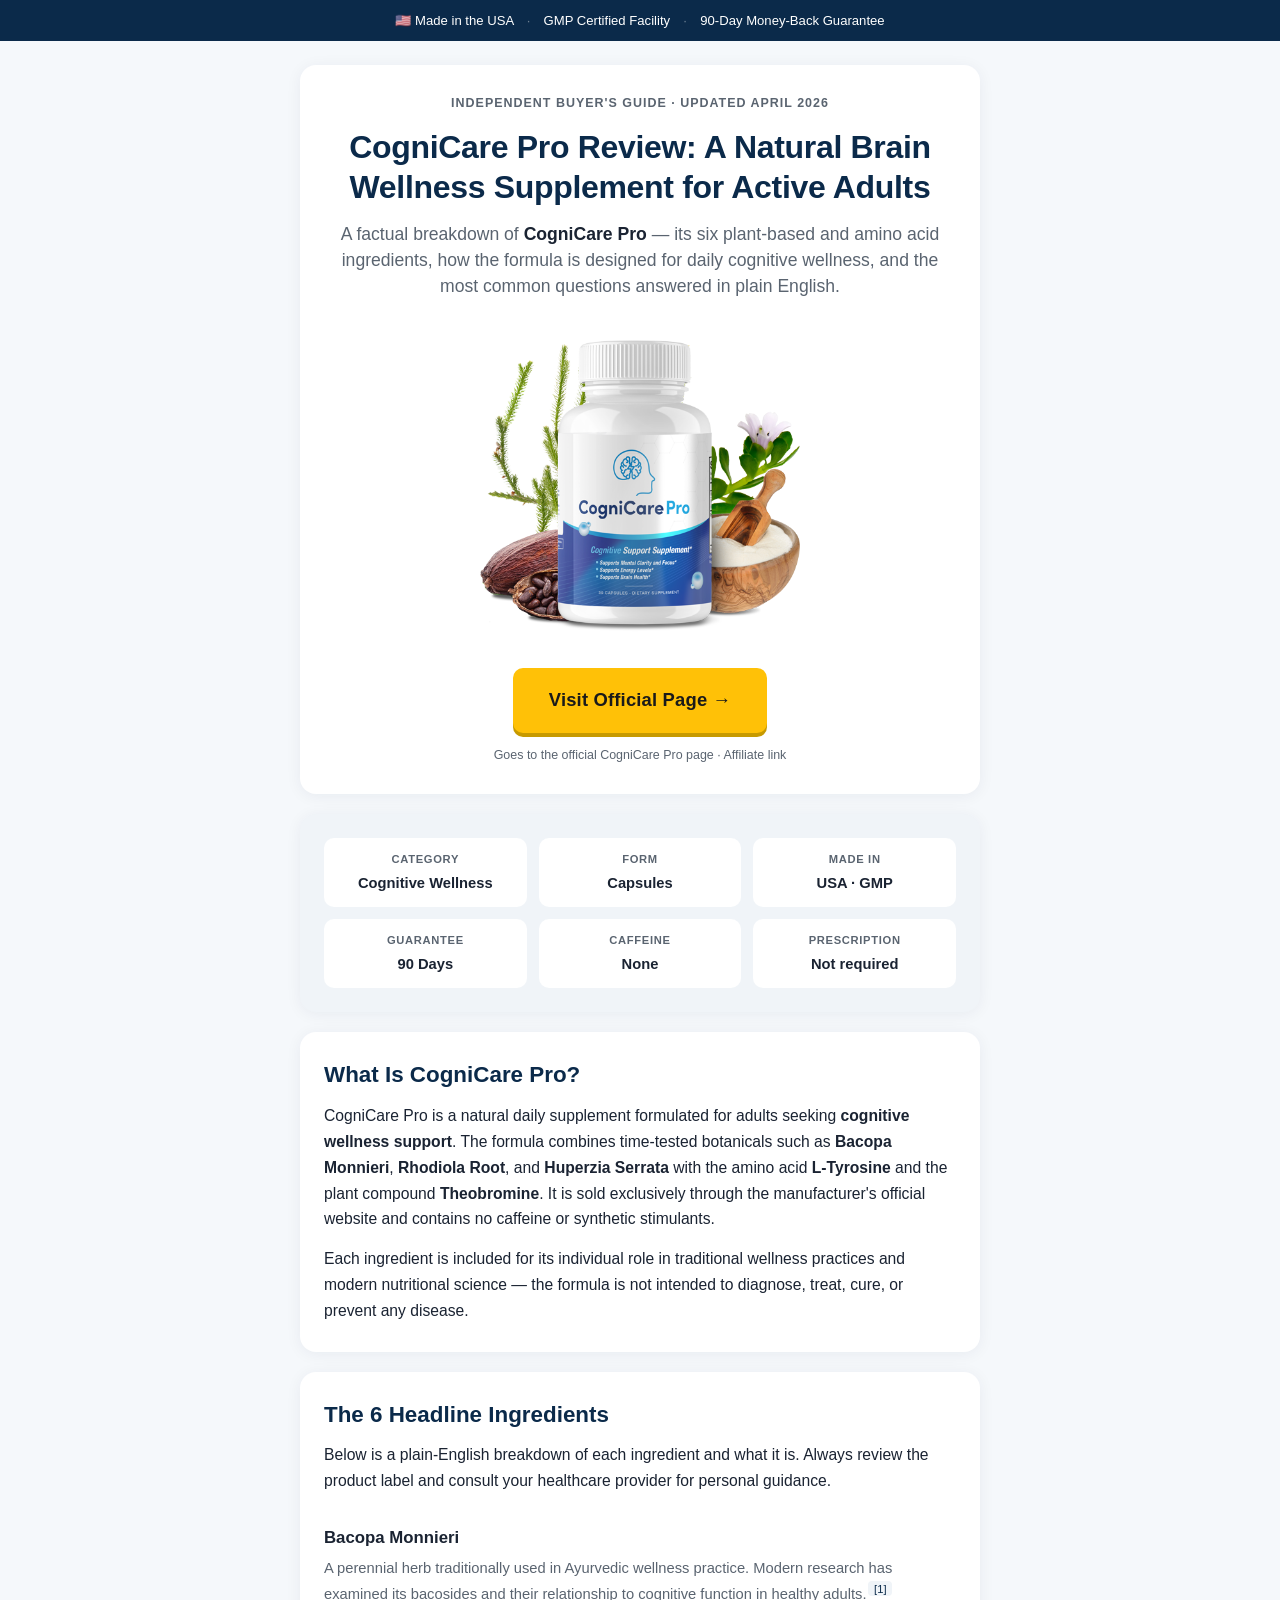
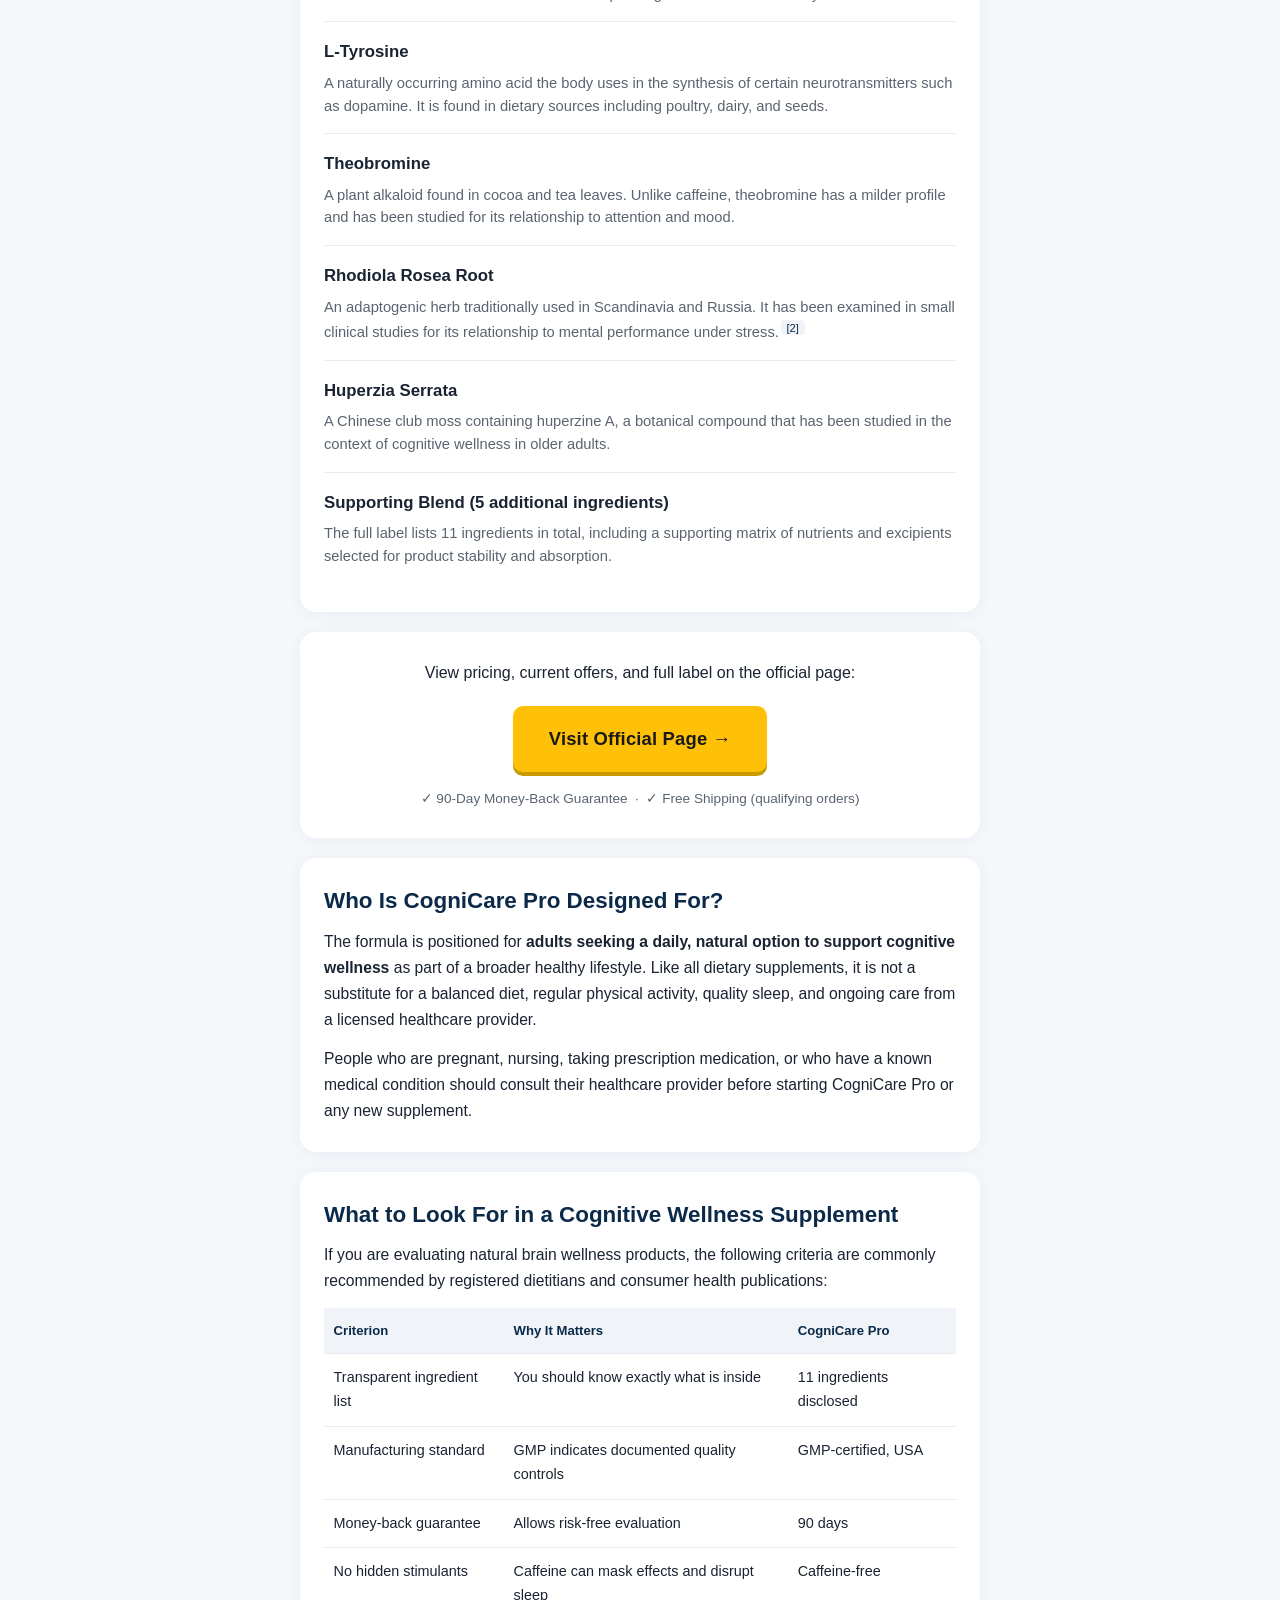
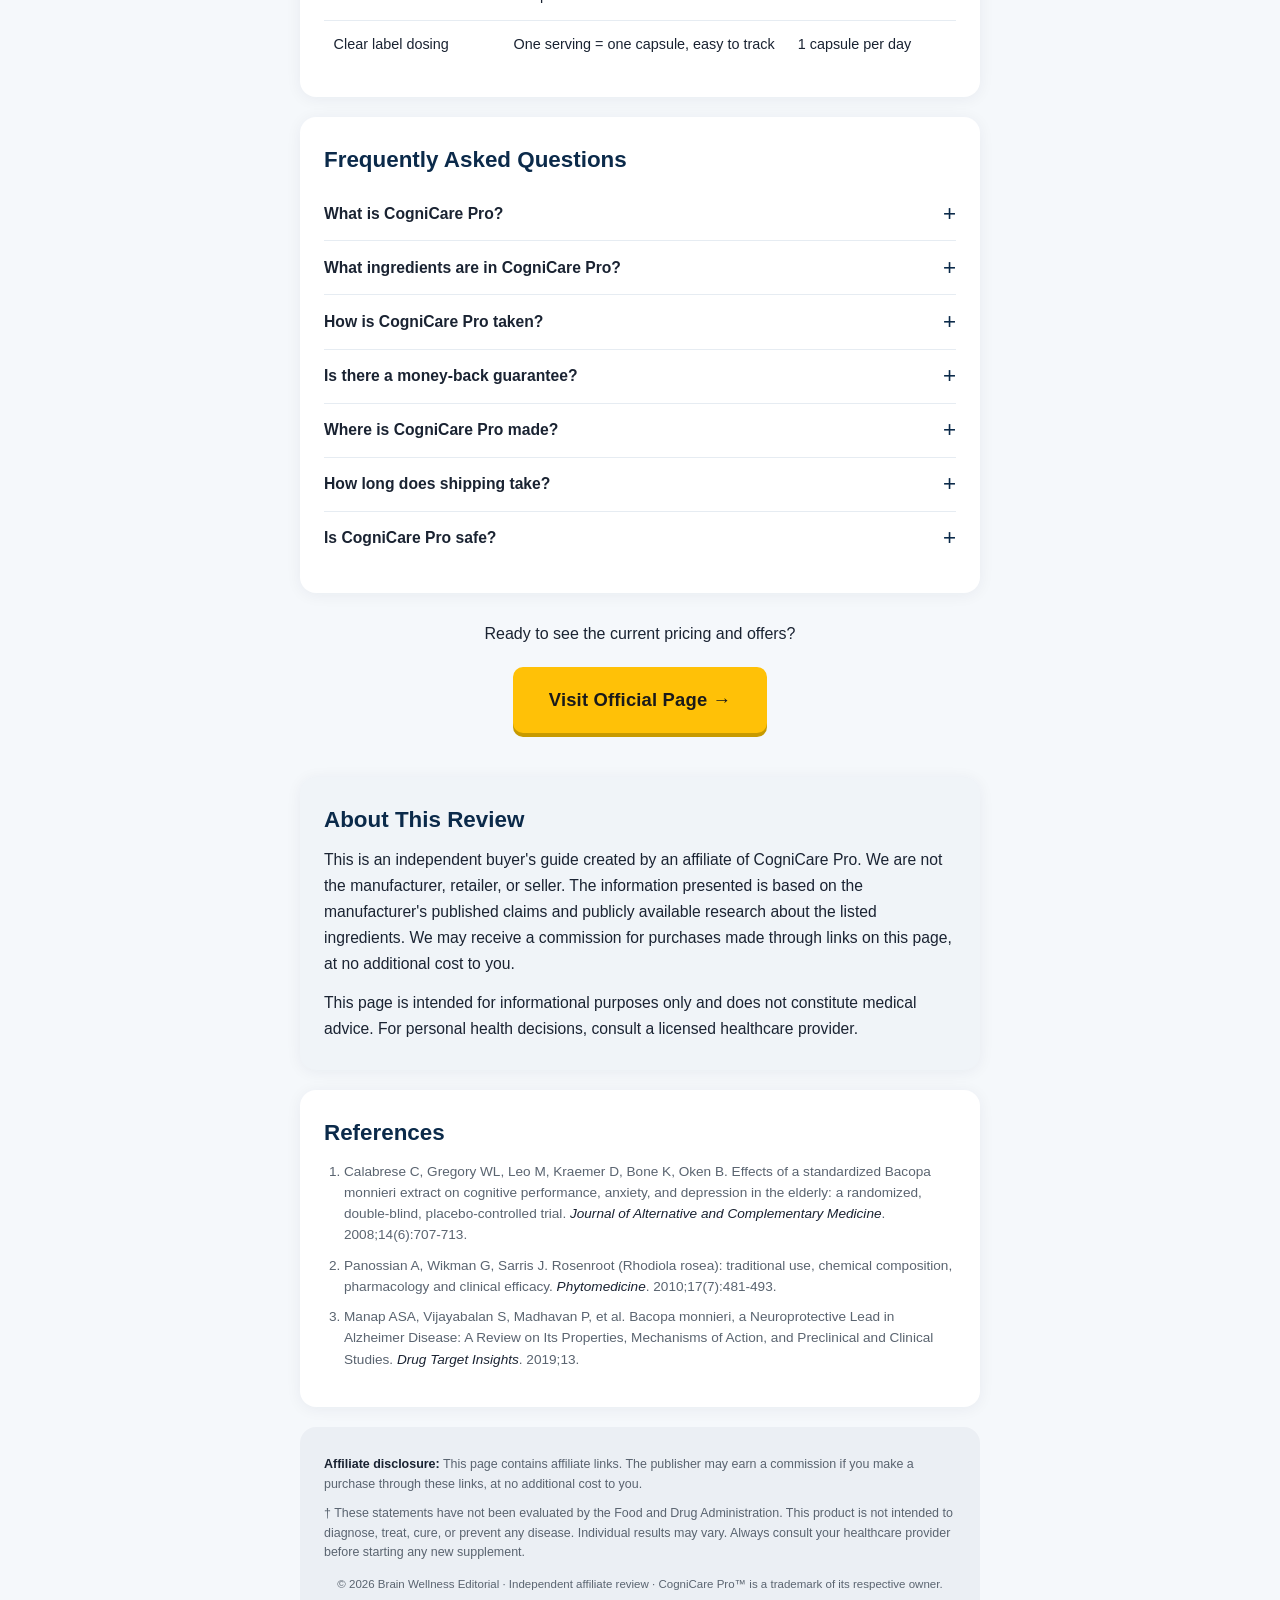
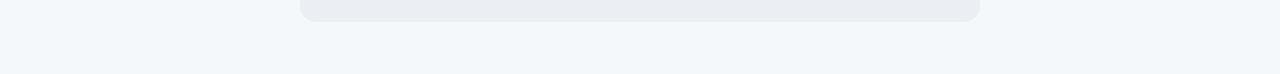
==== index.html @ 0955304a "feat: initial CogniCare Pro buyer's guide (SEO+GEO optimized)" ====
<!DOCTYPE html>
<html lang="en">
<head>
<meta charset="UTF-8">
<meta name="viewport" content="width=device-width, initial-scale=1.0, viewport-fit=cover">

<!-- Primary SEO -->
<title>CogniCare Pro Review (2026): Natural Brain Support Ingredients, Benefits & Buyer's Guide</title>
<meta name="description" content="Independent CogniCare Pro review covering ingredients (Bacopa Monnieri, L-Tyrosine, Rhodiola Root), how the formula works, who it's for, pricing, and frequently asked questions about this natural cognitive wellness supplement.">
<meta name="robots" content="index, follow, max-snippet:-1, max-image-preview:large, max-video-preview:-1">
<meta name="author" content="Brain Wellness Editorial">
<meta name="keywords" content="CogniCare Pro, CogniCare Pro review, natural brain support, cognitive wellness supplement, Bacopa Monnieri supplement, L-Tyrosine, Rhodiola Root, brain wellness for adults, plant-based cognitive support">
<link rel="canonical" href="https://cognicare-presell-b.vercel.app/">

<!-- Open Graph -->
<meta property="og:type" content="article">
<meta property="og:title" content="CogniCare Pro Review (2026): Ingredients, Benefits & Buyer's Guide">
<meta property="og:description" content="A clear, factual guide to CogniCare Pro — six plant-based ingredients, how they're studied, who the formula is designed for, and answers to the most common questions.">
<meta property="og:image" content="https://cognicare-presell-b.vercel.app/img/hero.png">
<meta property="og:url" content="https://cognicare-presell-b.vercel.app/">
<meta property="og:site_name" content="Brain Wellness Editorial">
<meta property="og:locale" content="en_US">

<!-- Twitter -->
<meta name="twitter:card" content="summary_large_image">
<meta name="twitter:title" content="CogniCare Pro Review (2026): Ingredients & Buyer's Guide">
<meta name="twitter:description" content="Six plant-based ingredients, factual breakdown, and answers to the most common questions about CogniCare Pro.">
<meta name="twitter:image" content="https://cognicare-presell-b.vercel.app/img/hero.png">

<!-- Performance -->
<link rel="preload" href="img/hero.png" as="image" fetchpriority="high">
<link rel="stylesheet" href="style.css">

<!-- Structured Data: Article + Product + FAQPage -->
<script type="application/ld+json">
{
  "@context": "https://schema.org",
  "@graph": [
    {
      "@type": "Article",
      "@id": "https://cognicare-presell-b.vercel.app/#article",
      "headline": "CogniCare Pro Review (2026): Natural Brain Support Ingredients, Benefits & Buyer's Guide",
      "description": "Independent review of CogniCare Pro, a natural cognitive wellness supplement combining six plant-based ingredients including Bacopa Monnieri, L-Tyrosine, and Rhodiola Root.",
      "image": "https://cognicare-presell-b.vercel.app/img/hero.png",
      "datePublished": "2026-04-25",
      "dateModified": "2026-04-25",
      "author": {
        "@type": "Organization",
        "name": "Brain Wellness Editorial",
        "url": "https://cognicare-presell-b.vercel.app/"
      },
      "publisher": {
        "@type": "Organization",
        "name": "Brain Wellness Editorial",
        "logo": {
          "@type": "ImageObject",
          "url": "https://cognicare-presell-b.vercel.app/img/hero.png"
        }
      },
      "mainEntityOfPage": "https://cognicare-presell-b.vercel.app/"
    },
    {
      "@type": "Product",
      "@id": "https://cognicare-presell-b.vercel.app/#product",
      "name": "CogniCare Pro",
      "description": "A daily natural wellness supplement combining six plant-based and amino acid ingredients designed to support cognitive wellness in adults.",
      "image": "https://cognicare-presell-b.vercel.app/img/hero.png",
      "category": "Cognitive Wellness Supplement",
      "brand": {
        "@type": "Brand",
        "name": "CogniCare Pro"
      },
      "offers": {
        "@type": "Offer",
        "price": "179.00",
        "priceCurrency": "USD",
        "availability": "https://schema.org/InStock",
        "url": "https://cognicarepro.com/?aff=298291"
      }
    },
    {
      "@type": "FAQPage",
      "@id": "https://cognicare-presell-b.vercel.app/#faq",
      "mainEntity": [
        {
          "@type": "Question",
          "name": "What is CogniCare Pro?",
          "acceptedAnswer": {
            "@type": "Answer",
            "text": "CogniCare Pro is a natural daily supplement designed to support cognitive wellness in adults. It combines six plant-based and amino acid ingredients including Bacopa Monnieri, L-Tyrosine, Theobromine, Rhodiola Root, and Huperzia Serrata. The formula contains no caffeine, no synthetic stimulants, and no prescription is required."
          }
        },
        {
          "@type": "Question",
          "name": "What ingredients are in CogniCare Pro?",
          "acceptedAnswer": {
            "@type": "Answer",
            "text": "CogniCare Pro contains 11 carefully selected ingredients. The six headline ingredients are: Bacopa Monnieri (a botanical traditionally used in Ayurvedic practice), L-Tyrosine (an amino acid), Theobromine (a plant compound found in cocoa), Rhodiola Root (an adaptogenic herb), Huperzia Serrata (a botanical extract), and a complementary blend of supporting nutrients."
          }
        },
        {
          "@type": "Question",
          "name": "How is CogniCare Pro taken?",
          "acceptedAnswer": {
            "@type": "Answer",
            "text": "The recommended use is one capsule per day, ideally taken with water. The product is shipped from a facility in the United States and follows GMP (Good Manufacturing Practice) guidelines. Always consult your healthcare provider before starting any new supplement, especially if you take prescription medication."
          }
        },
        {
          "@type": "Question",
          "name": "Is there a money-back guarantee for CogniCare Pro?",
          "acceptedAnswer": {
            "@type": "Answer",
            "text": "Yes. CogniCare Pro comes with a 90-day money-back guarantee. If you are not satisfied with the product within 90 days of purchase, you can request a refund through the official ordering page."
          }
        },
        {
          "@type": "Question",
          "name": "Where is CogniCare Pro manufactured?",
          "acceptedAnswer": {
            "@type": "Answer",
            "text": "CogniCare Pro is manufactured in the United States in a GMP-certified facility. Orders are fulfilled by BuyGoods, an established online retailer that handles checkout, shipping, and customer service for the product."
          }
        },
        {
          "@type": "Question",
          "name": "How long does shipping take?",
          "acceptedAnswer": {
            "@type": "Answer",
            "text": "Standard shipping within the United States typically takes 5 to 7 business days. International shipping times vary by destination. Free shipping is offered on the official ordering page for qualifying orders."
          }
        },
        {
          "@type": "Question",
          "name": "Is CogniCare Pro safe?",
          "acceptedAnswer": {
            "@type": "Answer",
            "text": "CogniCare Pro is formulated with natural ingredients and contains no caffeine or synthetic stimulants. As with any supplement, individual responses can vary. Speak with your healthcare provider before adding any new supplement to your routine, particularly if you are pregnant, nursing, taking medication, or have a known medical condition."
          }
        }
      ]
    }
  ]
}
</script>
</head>
<body>

<header class="trust-bar" role="banner">
  <span class="trust-item">🇺🇸 Made in the USA</span>
  <span class="trust-divider">·</span>
  <span class="trust-item">GMP Certified Facility</span>
  <span class="trust-divider">·</span>
  <span class="trust-item">90-Day Money-Back Guarantee</span>
</header>

<main class="container" itemscope itemtype="https://schema.org/Article">

  <article>

    <header class="hero">
      <p class="eyebrow">Independent Buyer's Guide · Updated April 2026</p>
      <h1 itemprop="headline">CogniCare Pro Review: A Natural Brain Wellness Supplement for Active Adults</h1>
      <p class="subhead" itemprop="description">A factual breakdown of <strong>CogniCare Pro</strong> — its six plant-based and amino acid ingredients, how the formula is designed for daily cognitive wellness, and the most common questions answered in plain English.</p>
      <img src="img/hero.png" alt="CogniCare Pro natural brain wellness supplement bottle with botanical ingredients" class="product-img" width="320" height="320" itemprop="image">
      <a href="#" class="cta-btn" data-cta="hero">Visit Official Page →</a>
      <p class="cta-note">Goes to the official CogniCare Pro page · Affiliate link</p>
    </header>

    <section class="quick-facts" aria-label="Quick facts">
      <h2 class="visually-hidden">CogniCare Pro at a Glance</h2>
      <div class="facts-grid">
        <div class="fact"><span class="fact-label">Category</span><span class="fact-value">Cognitive Wellness</span></div>
        <div class="fact"><span class="fact-label">Form</span><span class="fact-value">Capsules</span></div>
        <div class="fact"><span class="fact-label">Made in</span><span class="fact-value">USA · GMP</span></div>
        <div class="fact"><span class="fact-label">Guarantee</span><span class="fact-value">90 Days</span></div>
        <div class="fact"><span class="fact-label">Caffeine</span><span class="fact-value">None</span></div>
        <div class="fact"><span class="fact-label">Prescription</span><span class="fact-value">Not required</span></div>
      </div>
    </section>

    <section class="content-section" id="what-is">
      <h2>What Is CogniCare Pro?</h2>
      <p>CogniCare Pro is a natural daily supplement formulated for adults seeking <strong>cognitive wellness support</strong>. The formula combines time-tested botanicals such as <strong>Bacopa Monnieri</strong>, <strong>Rhodiola Root</strong>, and <strong>Huperzia Serrata</strong> with the amino acid <strong>L-Tyrosine</strong> and the plant compound <strong>Theobromine</strong>. It is sold exclusively through the manufacturer's official website and contains no caffeine or synthetic stimulants.</p>
      <p>Each ingredient is included for its individual role in traditional wellness practices and modern nutritional science — the formula is not intended to diagnose, treat, cure, or prevent any disease.</p>
    </section>

    <section class="content-section" id="ingredients">
      <h2>The 6 Headline Ingredients</h2>
      <p>Below is a plain-English breakdown of each ingredient and what it is. Always review the product label and consult your healthcare provider for personal guidance.</p>
      <ul class="ingredient-list">
        <li>
          <h3>Bacopa Monnieri</h3>
          <p>A perennial herb traditionally used in Ayurvedic wellness practice. Modern research has examined its bacosides and their relationship to cognitive function in healthy adults.<sup><a href="#ref-1">[1]</a></sup></p>
        </li>
        <li>
          <h3>L-Tyrosine</h3>
          <p>A naturally occurring amino acid the body uses in the synthesis of certain neurotransmitters such as dopamine. It is found in dietary sources including poultry, dairy, and seeds.</p>
        </li>
        <li>
          <h3>Theobromine</h3>
          <p>A plant alkaloid found in cocoa and tea leaves. Unlike caffeine, theobromine has a milder profile and has been studied for its relationship to attention and mood.</p>
        </li>
        <li>
          <h3>Rhodiola Rosea Root</h3>
          <p>An adaptogenic herb traditionally used in Scandinavia and Russia. It has been examined in small clinical studies for its relationship to mental performance under stress.<sup><a href="#ref-2">[2]</a></sup></p>
        </li>
        <li>
          <h3>Huperzia Serrata</h3>
          <p>A Chinese club moss containing huperzine A, a botanical compound that has been studied in the context of cognitive wellness in older adults.</p>
        </li>
        <li>
          <h3>Supporting Blend (5 additional ingredients)</h3>
          <p>The full label lists 11 ingredients in total, including a supporting matrix of nutrients and excipients selected for product stability and absorption.</p>
        </li>
      </ul>
    </section>

    <section class="cta-section">
      <p class="cta-lead">View pricing, current offers, and full label on the official page:</p>
      <a href="#" class="cta-btn" data-cta="middle">Visit Official Page →</a>
      <p class="guarantee">✓ 90-Day Money-Back Guarantee &nbsp;·&nbsp; ✓ Free Shipping (qualifying orders)</p>
    </section>

    <section class="content-section" id="who-its-for">
      <h2>Who Is CogniCare Pro Designed For?</h2>
      <p>The formula is positioned for <strong>adults seeking a daily, natural option to support cognitive wellness</strong> as part of a broader healthy lifestyle. Like all dietary supplements, it is not a substitute for a balanced diet, regular physical activity, quality sleep, and ongoing care from a licensed healthcare provider.</p>
      <p>People who are pregnant, nursing, taking prescription medication, or who have a known medical condition should consult their healthcare provider before starting CogniCare Pro or any new supplement.</p>
    </section>

    <section class="content-section" id="comparison">
      <h2>What to Look For in a Cognitive Wellness Supplement</h2>
      <p>If you are evaluating natural brain wellness products, the following criteria are commonly recommended by registered dietitians and consumer health publications:</p>
      <table class="comparison">
        <thead>
          <tr><th>Criterion</th><th>Why It Matters</th><th>CogniCare Pro</th></tr>
        </thead>
        <tbody>
          <tr><td>Transparent ingredient list</td><td>You should know exactly what is inside</td><td>11 ingredients disclosed</td></tr>
          <tr><td>Manufacturing standard</td><td>GMP indicates documented quality controls</td><td>GMP-certified, USA</td></tr>
          <tr><td>Money-back guarantee</td><td>Allows risk-free evaluation</td><td>90 days</td></tr>
          <tr><td>No hidden stimulants</td><td>Caffeine can mask effects and disrupt sleep</td><td>Caffeine-free</td></tr>
          <tr><td>Clear label dosing</td><td>One serving = one capsule, easy to track</td><td>1 capsule per day</td></tr>
        </tbody>
      </table>
    </section>

    <section class="content-section faq" id="faq">
      <h2>Frequently Asked Questions</h2>

      <details>
        <summary>What is CogniCare Pro?</summary>
        <p>CogniCare Pro is a natural daily supplement designed to support cognitive wellness in adults. It combines six plant-based and amino acid ingredients including Bacopa Monnieri, L-Tyrosine, Theobromine, Rhodiola Root, and Huperzia Serrata. The formula contains no caffeine, no synthetic stimulants, and no prescription is required.</p>
      </details>

      <details>
        <summary>What ingredients are in CogniCare Pro?</summary>
        <p>The full label lists 11 ingredients. The six headline ingredients are Bacopa Monnieri, L-Tyrosine, Theobromine, Rhodiola Root, Huperzia Serrata, and a supporting nutrient blend. See the official page for the complete supplement facts panel.</p>
      </details>

      <details>
        <summary>How is CogniCare Pro taken?</summary>
        <p>The recommended use is one capsule per day with water. Always follow the directions on the product label and consult your healthcare provider before starting any supplement.</p>
      </details>

      <details>
        <summary>Is there a money-back guarantee?</summary>
        <p>Yes — CogniCare Pro is offered with a 90-day money-back guarantee. Refund requests are processed by BuyGoods, the authorized retailer for the product.</p>
      </details>

      <details>
        <summary>Where is CogniCare Pro made?</summary>
        <p>CogniCare Pro is manufactured in the United States in a facility that follows Good Manufacturing Practice (GMP) standards.</p>
      </details>

      <details>
        <summary>How long does shipping take?</summary>
        <p>Standard shipping within the United States is typically 5 to 7 business days. International shipping times vary by destination.</p>
      </details>

      <details>
        <summary>Is CogniCare Pro safe?</summary>
        <p>CogniCare Pro is formulated with natural ingredients and contains no caffeine. As with any supplement, individual responses can vary. People who are pregnant, nursing, taking medication, or who have a medical condition should speak with their healthcare provider before use.</p>
      </details>
    </section>

    <section class="cta-section secondary">
      <p class="cta-lead">Ready to see the current pricing and offers?</p>
      <a href="#" class="cta-btn" data-cta="bottom">Visit Official Page →</a>
    </section>

    <section class="content-section about" id="about">
      <h2>About This Review</h2>
      <p>This is an independent buyer's guide created by an affiliate of CogniCare Pro. We are not the manufacturer, retailer, or seller. The information presented is based on the manufacturer's published claims and publicly available research about the listed ingredients. We may receive a commission for purchases made through links on this page, at no additional cost to you.</p>
      <p>This page is intended for informational purposes only and does not constitute medical advice. For personal health decisions, consult a licensed healthcare provider.</p>
    </section>

    <section class="content-section references" id="references">
      <h2>References</h2>
      <ol>
        <li id="ref-1">Calabrese C, Gregory WL, Leo M, Kraemer D, Bone K, Oken B. Effects of a standardized Bacopa monnieri extract on cognitive performance, anxiety, and depression in the elderly: a randomized, double-blind, placebo-controlled trial. <em>Journal of Alternative and Complementary Medicine</em>. 2008;14(6):707-713.</li>
        <li id="ref-2">Panossian A, Wikman G, Sarris J. Rosenroot (Rhodiola rosea): traditional use, chemical composition, pharmacology and clinical efficacy. <em>Phytomedicine</em>. 2010;17(7):481-493.</li>
        <li>Manap ASA, Vijayabalan S, Madhavan P, et al. Bacopa monnieri, a Neuroprotective Lead in Alzheimer Disease: A Review on Its Properties, Mechanisms of Action, and Preclinical and Clinical Studies. <em>Drug Target Insights</em>. 2019;13.</li>
      </ol>
    </section>

  </article>

  <footer class="disclaimer" role="contentinfo">
    <p><strong>Affiliate disclosure:</strong> This page contains affiliate links. The publisher may earn a commission if you make a purchase through these links, at no additional cost to you.</p>
    <p>† These statements have not been evaluated by the Food and Drug Administration. This product is not intended to diagnose, treat, cure, or prevent any disease. Individual results may vary. Always consult your healthcare provider before starting any new supplement.</p>
    <p class="copyright">© 2026 Brain Wellness Editorial · Independent affiliate review · CogniCare Pro™ is a trademark of its respective owner.</p>
  </footer>

</main>

<script src="script.js"></script>
</body>
</html>
---- style.css ----
*, *::before, *::after { box-sizing: border-box; }
* { margin: 0; padding: 0; }

:root {
  --bg: #f5f8fb;
  --surface: #ffffff;
  --text: #1a2332;
  --text-muted: #5a6470;
  --primary: #0b2a4a;
  --accent: #ffc107;
  --accent-hover: #ffd23f;
  --accent-shadow: #c79a00;
  --border: #e6ecf2;
  --success: #00a86b;
  --soft: #f0f4f8;
}

html { font-size: 16px; -webkit-text-size-adjust: 100%; scroll-behavior: smooth; }

body {
  font-family: -apple-system, BlinkMacSystemFont, "Segoe UI", Roboto, "Helvetica Neue", Arial, sans-serif;
  background: var(--bg);
  color: var(--text);
  line-height: 1.65;
  -webkit-font-smoothing: antialiased;
  -moz-osx-font-smoothing: grayscale;
}

.visually-hidden {
  position: absolute !important;
  width: 1px; height: 1px;
  padding: 0; margin: -1px; overflow: hidden;
  clip: rect(0,0,0,0); white-space: nowrap; border: 0;
}

/* Trust bar */
.trust-bar {
  background: var(--primary);
  color: #fff;
  text-align: center;
  padding: 0.6rem 1rem;
  font-size: 0.82rem;
  font-weight: 500;
}
.trust-divider { margin: 0 0.6rem; opacity: 0.4; }
@media (max-width: 480px) {
  .trust-bar { font-size: 0.72rem; padding: 0.5rem; }
  .trust-divider { margin: 0 0.3rem; }
}

/* Container */
.container {
  max-width: 720px;
  margin: 0 auto;
  padding: 1.5rem 1.25rem 2rem;
}

article > header,
article > section,
.disclaimer {
  background: var(--surface);
  border-radius: 16px;
  padding: 1.75rem 1.5rem;
  margin-bottom: 1.25rem;
  box-shadow: 0 2px 16px rgba(11, 42, 74, 0.06);
}

/* Hero */
.hero { text-align: center; }
.eyebrow {
  font-size: 0.78rem;
  font-weight: 600;
  letter-spacing: 0.08em;
  text-transform: uppercase;
  color: var(--text-muted);
  margin-bottom: 0.85rem;
}
.hero h1 {
  font-size: clamp(1.5rem, 5vw, 2rem);
  line-height: 1.25;
  color: var(--primary);
  font-weight: 800;
  letter-spacing: -0.01em;
  margin-bottom: 0.85rem;
}
.subhead {
  font-size: clamp(1rem, 2.6vw, 1.1rem);
  color: var(--text-muted);
  margin-bottom: 1.5rem;
  line-height: 1.5;
}
.subhead strong { color: var(--text); font-weight: 600; }
.product-img {
  width: 100%;
  max-width: 320px;
  height: auto;
  display: block;
  margin: 0 auto 1.5rem;
}
.cta-note {
  margin-top: 0.75rem;
  font-size: 0.78rem;
  color: var(--text-muted);
}

/* Quick facts grid */
.quick-facts { background: var(--soft) !important; padding: 1.5rem !important; }
.facts-grid {
  display: grid;
  grid-template-columns: repeat(3, 1fr);
  gap: 0.75rem;
}
.fact {
  background: var(--surface);
  padding: 0.75rem;
  border-radius: 10px;
  display: flex;
  flex-direction: column;
  text-align: center;
  gap: 0.15rem;
}
.fact-label {
  font-size: 0.7rem;
  text-transform: uppercase;
  letter-spacing: 0.06em;
  color: var(--text-muted);
  font-weight: 600;
}
.fact-value {
  font-size: 0.92rem;
  color: var(--text);
  font-weight: 700;
}
@media (max-width: 480px) {
  .facts-grid { grid-template-columns: repeat(2, 1fr); }
}

/* Content sections */
.content-section h2 {
  font-size: clamp(1.2rem, 3.5vw, 1.4rem);
  color: var(--primary);
  margin-bottom: 0.85rem;
  font-weight: 700;
  line-height: 1.3;
}
.content-section h3 {
  font-size: 1.05rem;
  color: var(--text);
  margin-bottom: 0.35rem;
  font-weight: 700;
}
.content-section p {
  font-size: 0.98rem;
  color: var(--text);
  margin-bottom: 0.85rem;
}
.content-section p:last-child { margin-bottom: 0; }
.content-section a {
  color: var(--primary);
  text-decoration: underline;
  text-decoration-thickness: 1px;
  text-underline-offset: 2px;
}
.content-section sup a {
  text-decoration: none;
  font-size: 0.7rem;
  background: var(--soft);
  padding: 0.1rem 0.35rem;
  border-radius: 4px;
  margin-left: 2px;
}

/* Ingredient list */
.ingredient-list {
  list-style: none;
  margin-top: 0.5rem;
}
.ingredient-list > li {
  padding: 1rem 0;
  border-bottom: 1px solid var(--border);
}
.ingredient-list > li:last-child { border-bottom: none; }
.ingredient-list p {
  font-size: 0.92rem;
  color: var(--text-muted);
  margin: 0;
  line-height: 1.55;
}

/* Comparison table */
.comparison {
  width: 100%;
  border-collapse: collapse;
  margin-top: 0.5rem;
  font-size: 0.9rem;
}
.comparison th, .comparison td {
  padding: 0.75rem 0.6rem;
  text-align: left;
  border-bottom: 1px solid var(--border);
  vertical-align: top;
}
.comparison th {
  background: var(--soft);
  color: var(--primary);
  font-weight: 700;
  font-size: 0.82rem;
}
.comparison tr:last-child td { border-bottom: none; }
@media (max-width: 480px) {
  .comparison { font-size: 0.82rem; }
  .comparison th, .comparison td { padding: 0.5rem 0.4rem; }
}

/* FAQ */
.faq details {
  border-bottom: 1px solid var(--border);
  padding: 0.85rem 0;
}
.faq details:last-of-type { border-bottom: none; }
.faq summary {
  cursor: pointer;
  font-weight: 600;
  color: var(--text);
  list-style: none;
  position: relative;
  padding-right: 1.5rem;
  font-size: 0.98rem;
}
.faq summary::-webkit-details-marker { display: none; }
.faq summary::after {
  content: "+";
  position: absolute;
  right: 0;
  top: 50%;
  transform: translateY(-50%);
  font-size: 1.4rem;
  color: var(--primary);
  font-weight: 400;
  line-height: 1;
}
.faq details[open] summary::after { content: "−"; }
.faq details p {
  margin-top: 0.6rem;
  font-size: 0.92rem;
  color: var(--text-muted);
  line-height: 1.6;
}

/* CTA */
.cta-section {
  text-align: center;
}
.cta-section.secondary {
  background: transparent !important;
  box-shadow: none !important;
  padding: 0.5rem 0 1.5rem !important;
}
.cta-lead {
  font-size: 1rem;
  color: var(--text);
  margin-bottom: 1.25rem;
  font-weight: 500;
}
.cta-btn {
  display: inline-block;
  background: var(--accent);
  color: #1a1a1a;
  font-weight: 700;
  font-size: clamp(1rem, 2.8vw, 1.15rem);
  padding: 1.1rem 2.25rem;
  border-radius: 10px;
  text-decoration: none;
  box-shadow: 0 4px 0 var(--accent-shadow);
  transition: transform 0.12s ease, box-shadow 0.12s ease, background 0.12s ease;
  letter-spacing: 0.01em;
  min-width: 240px;
}
.cta-btn:hover { background: var(--accent-hover); transform: translateY(2px); box-shadow: 0 2px 0 var(--accent-shadow); }
.cta-btn:active { transform: translateY(4px); box-shadow: 0 0 0 var(--accent-shadow); }
.guarantee { margin-top: 1rem; font-size: 0.85rem; color: var(--text-muted); }

/* About / References */
.about { background: var(--soft) !important; }
.references ol {
  margin-top: 0.5rem;
  padding-left: 1.25rem;
}
.references li {
  font-size: 0.85rem;
  color: var(--text-muted);
  margin-bottom: 0.6rem;
  line-height: 1.55;
}
.references em { color: var(--text); }

/* Disclaimer */
.disclaimer {
  background: rgba(11, 42, 74, 0.04) !important;
  font-size: 0.78rem;
  color: var(--text-muted);
  line-height: 1.55;
  box-shadow: none !important;
}
.disclaimer p { margin-bottom: 0.65rem; }
.disclaimer p:last-child { margin-bottom: 0; }
.disclaimer strong { color: var(--text); }
.copyright { text-align: center; margin-top: 0.85rem; font-size: 0.72rem; }
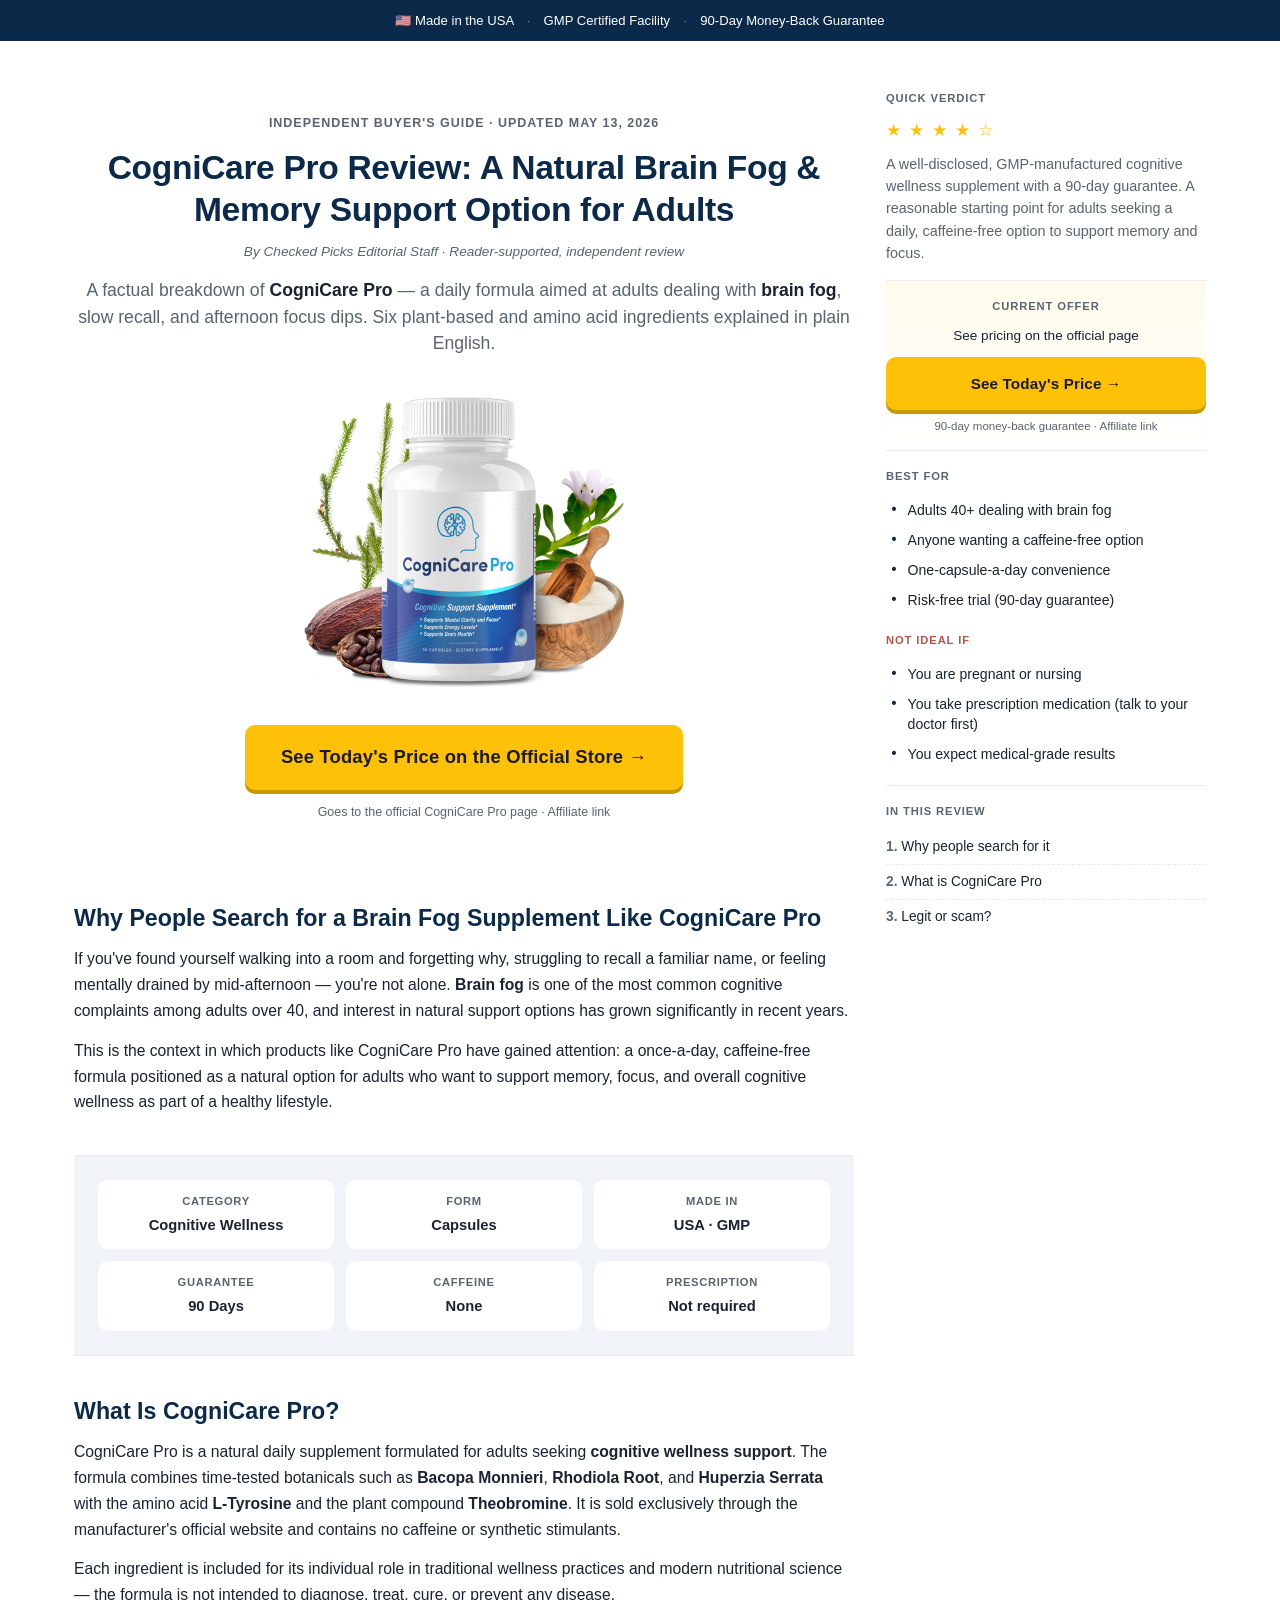
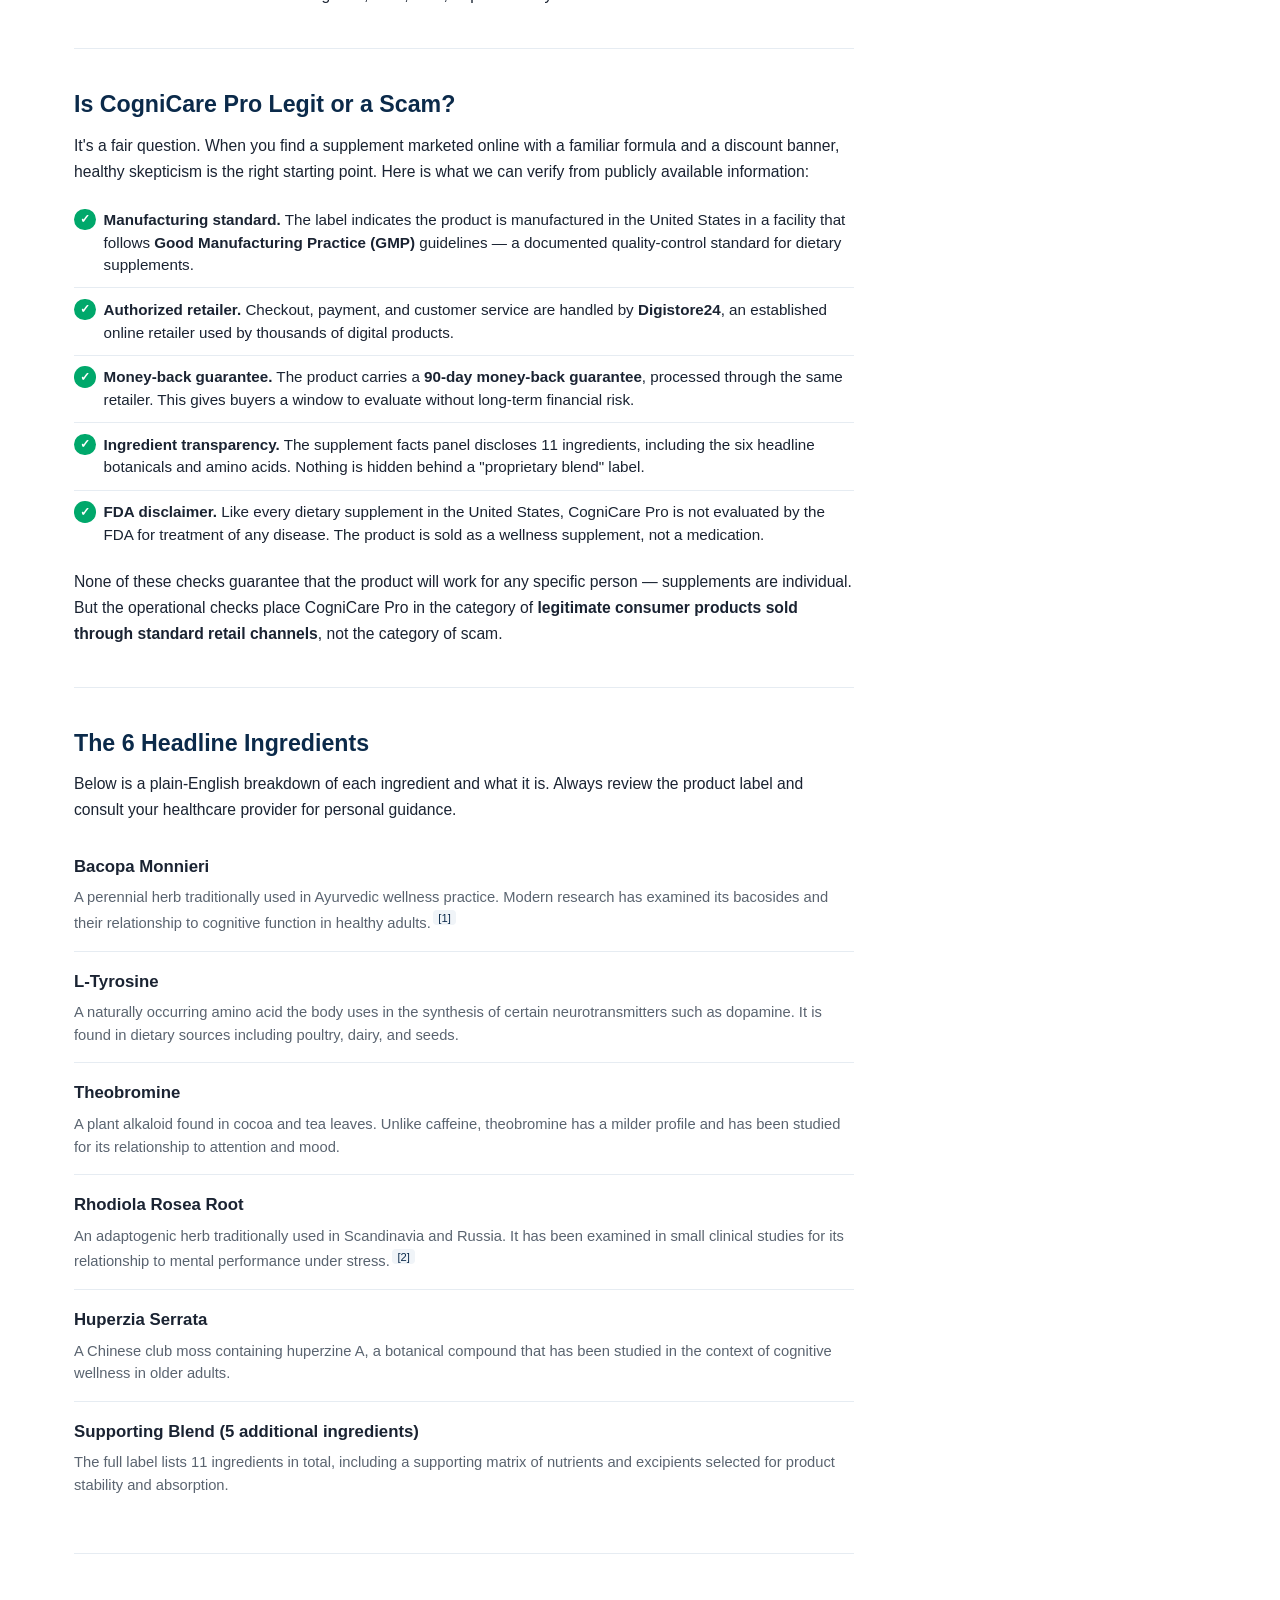
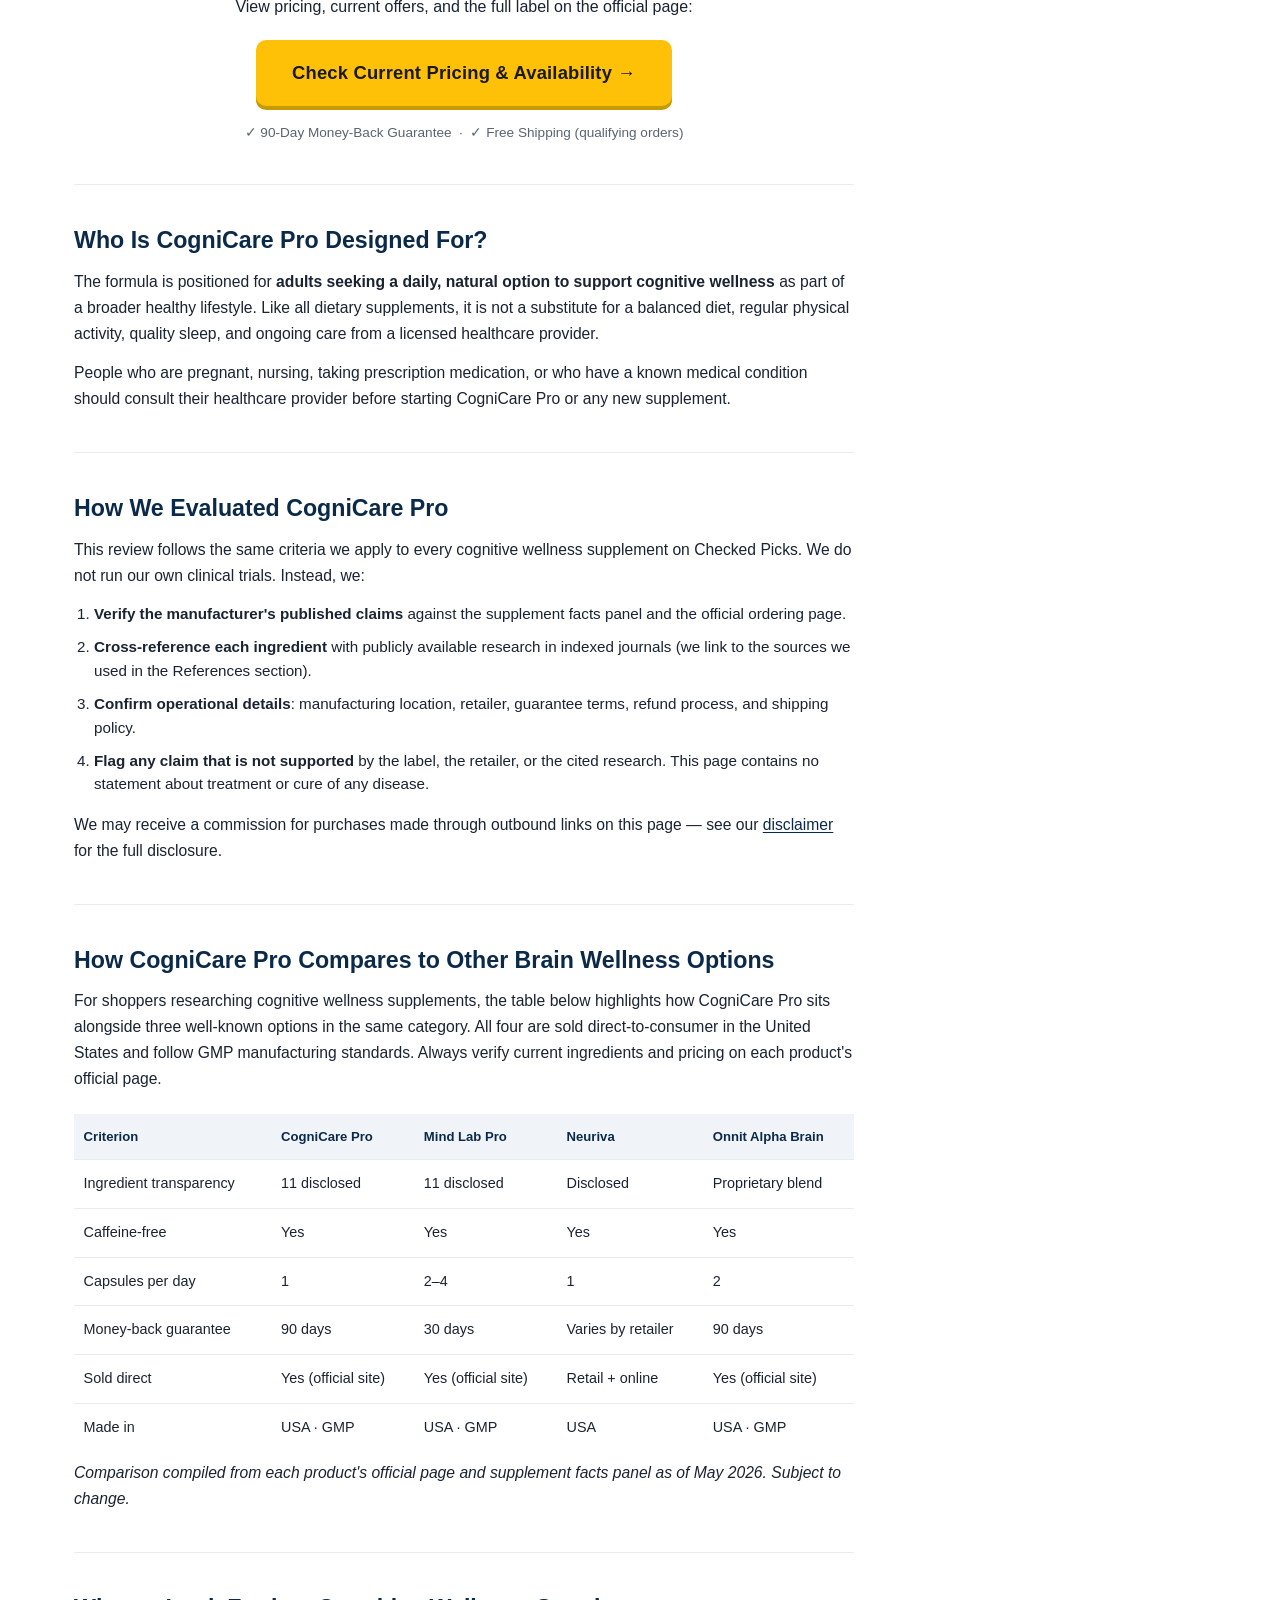
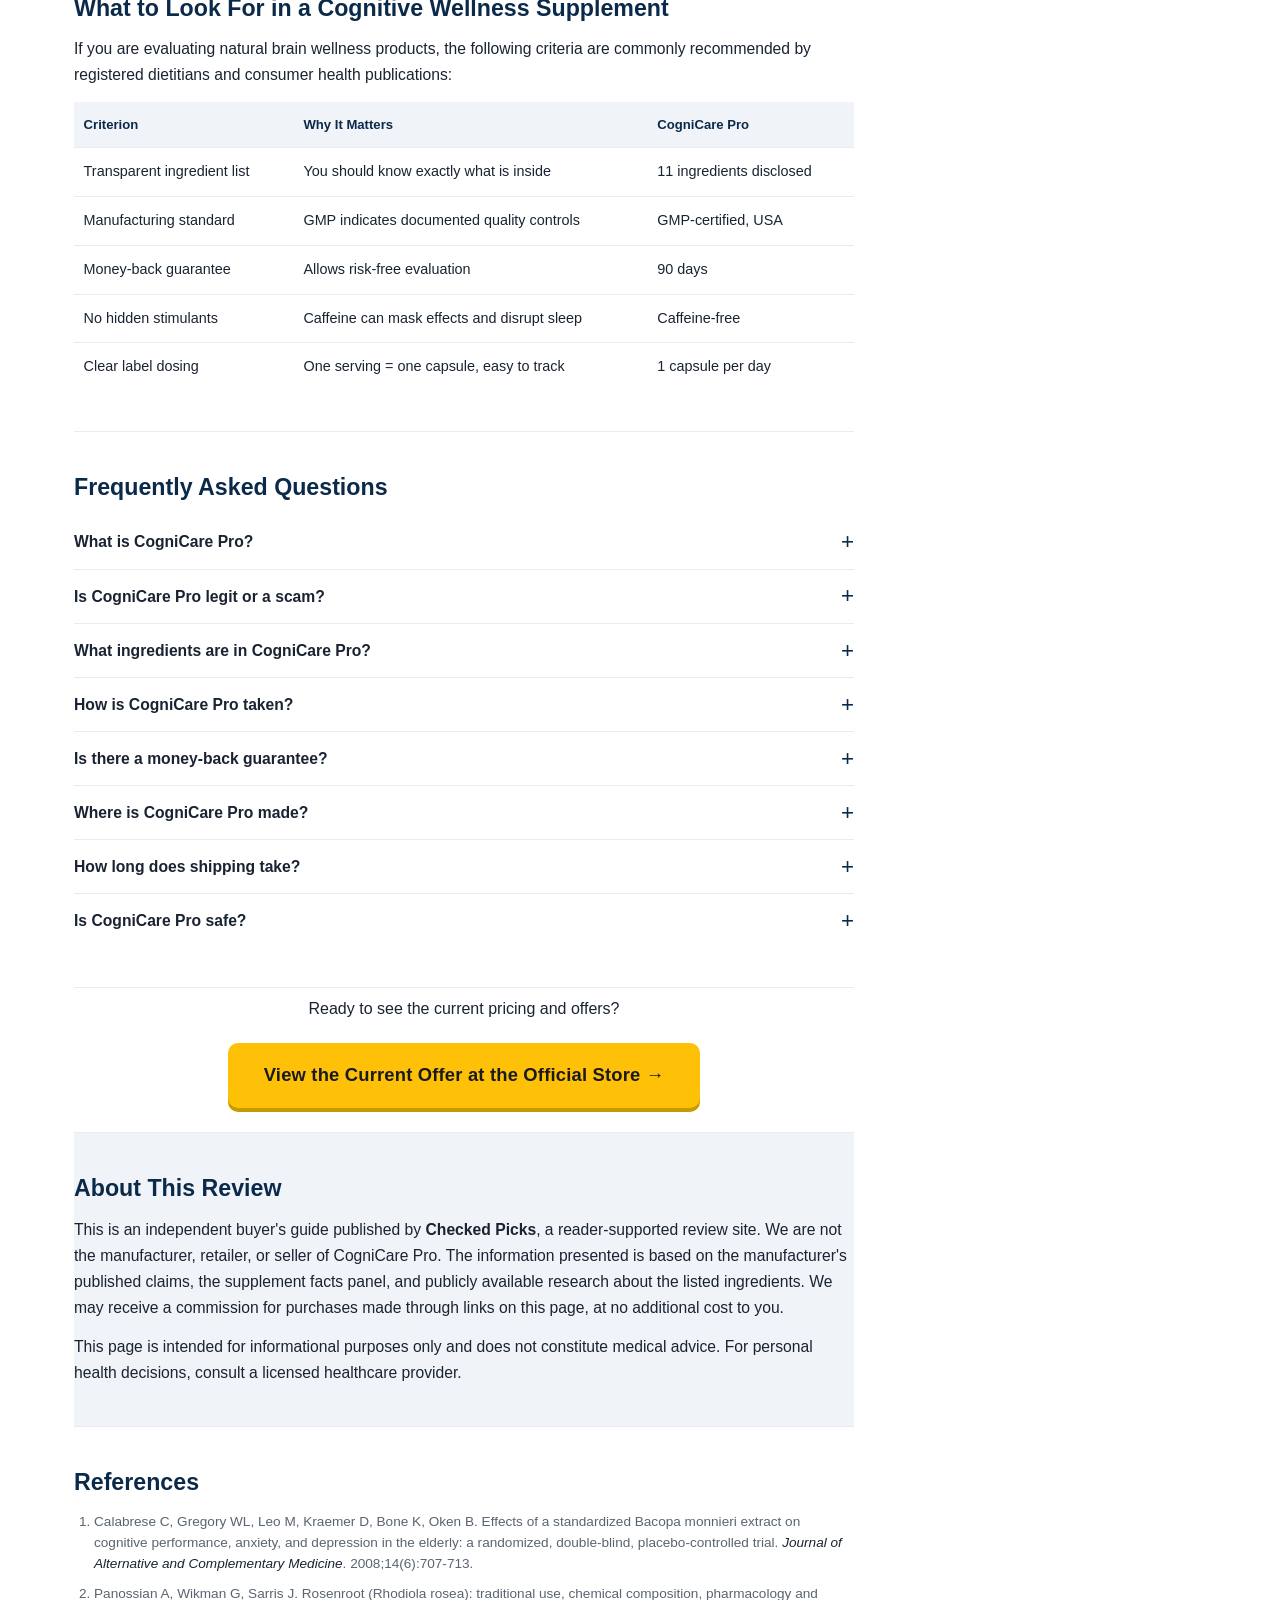
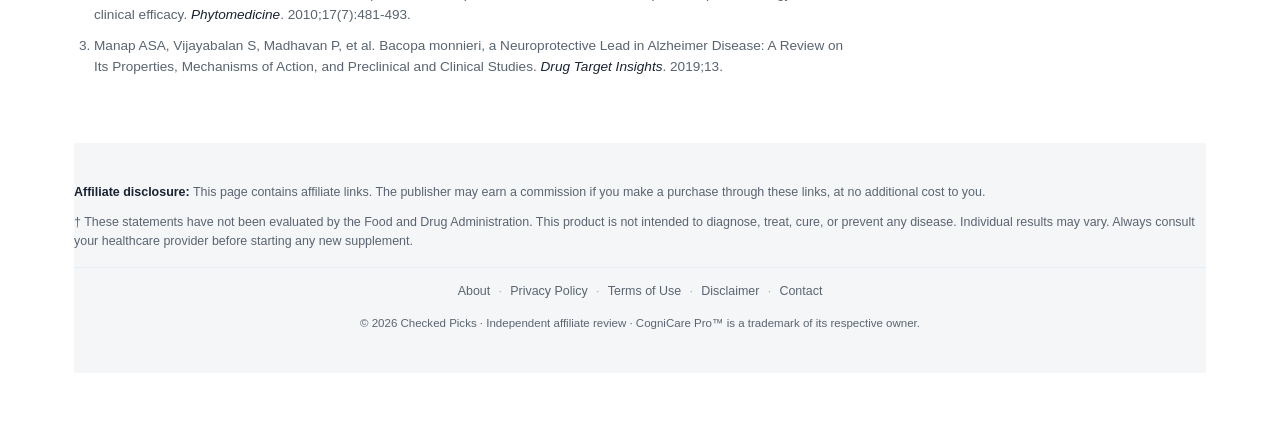
==== commit 4fc9ffdf: "style: switch to fluid layout (no cards) + flush pending changes - Removed box-shadow, border-radius" ====
--- a/index.html
+++ b/index.html
@@ -5,66 +5,98 @@
 <meta name="viewport" content="width=device-width, initial-scale=1.0, viewport-fit=cover">
 
 <!-- Primary SEO -->
-<title>CogniCare Pro Review (2026): Natural Brain Support Ingredients, Benefits & Buyer's Guide</title>
-<meta name="description" content="Independent CogniCare Pro review covering ingredients (Bacopa Monnieri, L-Tyrosine, Rhodiola Root), how the formula works, who it's for, pricing, and frequently asked questions about this natural cognitive wellness supplement.">
+<title>CogniCare Pro Review (2026): A Natural Option for Brain Fog, Memory & Focus | Buyer's Guide</title>
+<meta name="description" content="Independent CogniCare Pro review for adults dealing with brain fog, slow recall, and afternoon focus dips. A factual look at the six plant-based ingredients (Bacopa Monnieri, L-Tyrosine, Rhodiola Root), how the formula is designed, pricing, and FAQ.">
 <meta name="robots" content="index, follow, max-snippet:-1, max-image-preview:large, max-video-preview:-1">
 <meta name="author" content="Brain Wellness Editorial">
-<meta name="keywords" content="CogniCare Pro, CogniCare Pro review, natural brain support, cognitive wellness supplement, Bacopa Monnieri supplement, L-Tyrosine, Rhodiola Root, brain wellness for adults, plant-based cognitive support">
-<link rel="canonical" href="https://cognicare-presell-b.vercel.app/">
+<meta name="keywords" content="CogniCare Pro, CogniCare Pro review, brain fog supplement, natural brain support, cognitive wellness supplement, Bacopa Monnieri supplement, L-Tyrosine, Rhodiola Root, brain fog memory focus, plant-based cognitive support">
+<link rel="canonical" href="https://cognicare.checkedpicks.com/">
 
 <!-- Open Graph -->
 <meta property="og:type" content="article">
-<meta property="og:title" content="CogniCare Pro Review (2026): Ingredients, Benefits & Buyer's Guide">
-<meta property="og:description" content="A clear, factual guide to CogniCare Pro — six plant-based ingredients, how they're studied, who the formula is designed for, and answers to the most common questions.">
-<meta property="og:image" content="https://cognicare-presell-b.vercel.app/img/hero.png">
-<meta property="og:url" content="https://cognicare-presell-b.vercel.app/">
-<meta property="og:site_name" content="Brain Wellness Editorial">
+<meta property="og:title" content="CogniCare Pro Review (2026): A Natural Option for Brain Fog, Memory & Focus">
+<meta property="og:description" content="A clear, factual guide to CogniCare Pro for adults dealing with brain fog and slow recall — six plant-based ingredients, how they're studied, and answers to the most common questions.">
+<meta property="og:image" content="https://cognicare.checkedpicks.com/img/hero.png">
+<meta property="og:url" content="https://cognicare.checkedpicks.com/">
+<meta property="og:site_name" content="Checked Picks · Brain Wellness Desk">
 <meta property="og:locale" content="en_US">
 
 <!-- Twitter -->
 <meta name="twitter:card" content="summary_large_image">
-<meta name="twitter:title" content="CogniCare Pro Review (2026): Ingredients & Buyer's Guide">
-<meta name="twitter:description" content="Six plant-based ingredients, factual breakdown, and answers to the most common questions about CogniCare Pro.">
-<meta name="twitter:image" content="https://cognicare-presell-b.vercel.app/img/hero.png">
+<meta name="twitter:title" content="CogniCare Pro Review (2026): Brain Fog, Memory & Focus Guide">
+<meta name="twitter:description" content="Six plant-based ingredients reviewed in plain English — for adults dealing with brain fog, slow recall, and focus dips.">
+<meta name="twitter:image" content="https://cognicare.checkedpicks.com/img/hero.png">
 
 <!-- Performance -->
 <link rel="preload" href="img/hero.png" as="image" fetchpriority="high">
 <link rel="stylesheet" href="style.css">
 
-<!-- Structured Data: Article + Product + FAQPage -->
+<!-- ====== GOOGLE ANALYTICS 4 + GOOGLE ADS ====== -->
+<script async src="https://www.googletagmanager.com/gtag/js?id=G-2JKNQCYYZE"></script>
+<script>
+window.dataLayer = window.dataLayer || [];
+function gtag(){dataLayer.push(arguments);}
+gtag('js', new Date());
+gtag('config', 'G-2JKNQCYYZE');
+gtag('config', 'AW-948909355');
+</script>
+<!-- ====== /GOOGLE ANALYTICS 4 + GOOGLE ADS ====== -->
+
+<!-- ====== MICROSOFT CLARITY (HEATMAP GRATUITO) ====== -->
+<script type="text/javascript">
+(function(c,l,a,r,i,t,y){
+  c[a]=c[a]||function(){(c[a].q=c[a].q||[]).push(arguments)};
+  t=l.createElement(r);t.async=1;t.src="https://www.clarity.ms/tag/"+i;
+  y=l.getElementsByTagName(r)[0];y.parentNode.insertBefore(t,y);
+})(window, document, "clarity", "script", "qdcce533mf");
+</script>
+<!-- ====== /MICROSOFT CLARITY ====== -->
+
+<!-- ====== BING ADS UET — ATIVAR QUANDO RODAR BING ADS ======
+<script>
+(function(w,d,t,r,u){var f,n,i;w[u]=w[u]||[],f=function(){var o={ti:"SEU_UET_ID"};
+o.q=w[u],w[u]=new UET(o),w[u].push("pageLoad")},n=d.createElement(t),n.src=r,
+n.async=1,n.onload=n.onreadystatechange=function(){var s=this.readyState;
+s&&s!=="loaded"&&s!=="complete"||(f(),n.onload=n.onreadystatechange=null)},
+i=d.getElementsByTagName(t)[0],i.parentNode.insertBefore(n,i)})
+(window,document,"script","//bat.bing.com/bat.js","uetq");
+</script>
+====== /BING ADS UET ====== -->
+
+<!-- Structured Data: Article + Product + FAQPage + Organization -->
 <script type="application/ld+json">
 {
   "@context": "https://schema.org",
   "@graph": [
     {
       "@type": "Article",
-      "@id": "https://cognicare-presell-b.vercel.app/#article",
-      "headline": "CogniCare Pro Review (2026): Natural Brain Support Ingredients, Benefits & Buyer's Guide",
-      "description": "Independent review of CogniCare Pro, a natural cognitive wellness supplement combining six plant-based ingredients including Bacopa Monnieri, L-Tyrosine, and Rhodiola Root.",
-      "image": "https://cognicare-presell-b.vercel.app/img/hero.png",
+      "@id": "https://cognicare.checkedpicks.com/#article",
+      "headline": "CogniCare Pro Review (2026): A Natural Option for Brain Fog, Memory & Focus",
+      "description": "Independent review of CogniCare Pro, a natural cognitive wellness supplement aimed at adults dealing with brain fog and slow recall, combining six plant-based ingredients including Bacopa Monnieri, L-Tyrosine, and Rhodiola Root.",
+      "image": "https://cognicare.checkedpicks.com/img/hero.png",
       "datePublished": "2026-04-25",
-      "dateModified": "2026-04-25",
+      "dateModified": "2026-05-13",
       "author": {
         "@type": "Organization",
-        "name": "Brain Wellness Editorial",
-        "url": "https://cognicare-presell-b.vercel.app/"
+        "name": "Checked Picks Editorial",
+        "url": "https://checkedpicks.com/"
       },
       "publisher": {
         "@type": "Organization",
-        "name": "Brain Wellness Editorial",
+        "name": "Checked Picks",
         "logo": {
           "@type": "ImageObject",
-          "url": "https://cognicare-presell-b.vercel.app/img/hero.png"
+          "url": "https://cognicare.checkedpicks.com/img/hero.png"
         }
       },
-      "mainEntityOfPage": "https://cognicare-presell-b.vercel.app/"
+      "mainEntityOfPage": "https://cognicare.checkedpicks.com/"
     },
     {
       "@type": "Product",
-      "@id": "https://cognicare-presell-b.vercel.app/#product",
+      "@id": "https://cognicare.checkedpicks.com/#product",
       "name": "CogniCare Pro",
       "description": "A daily natural wellness supplement combining six plant-based and amino acid ingredients designed to support cognitive wellness in adults.",
-      "image": "https://cognicare-presell-b.vercel.app/img/hero.png",
+      "image": "https://cognicare.checkedpicks.com/img/hero.png",
       "category": "Cognitive Wellness Supplement",
       "brand": {
         "@type": "Brand",
@@ -75,12 +107,12 @@
         "price": "179.00",
         "priceCurrency": "USD",
         "availability": "https://schema.org/InStock",
-        "url": "https://cognicarepro.com/?aff=298291"
+        "url": "https://cognicarepro.com/d/order-now.php#aff=karinaSouzaReis"
       }
     },
     {
       "@type": "FAQPage",
-      "@id": "https://cognicare-presell-b.vercel.app/#faq",
+      "@id": "https://cognicare.checkedpicks.com/#faq",
       "mainEntity": [
         {
           "@type": "Question",
@@ -92,6 +124,14 @@
         },
         {
           "@type": "Question",
+          "name": "Is CogniCare Pro legit or a scam?",
+          "acceptedAnswer": {
+            "@type": "Answer",
+            "text": "CogniCare Pro is a real product manufactured in the United States in a GMP-certified facility and fulfilled by Digistore24, an established online retailer. It is sold exclusively through the manufacturer's official website with a 90-day money-back guarantee. As with any supplement, individual results vary."
+          }
+        },
+        {
+          "@type": "Question",
           "name": "What ingredients are in CogniCare Pro?",
           "acceptedAnswer": {
             "@type": "Answer",
@@ -119,7 +159,7 @@
           "name": "Where is CogniCare Pro manufactured?",
           "acceptedAnswer": {
             "@type": "Answer",
-            "text": "CogniCare Pro is manufactured in the United States in a GMP-certified facility. Orders are fulfilled by BuyGoods, an established online retailer that handles checkout, shipping, and customer service for the product."
+            "text": "CogniCare Pro is manufactured in the United States in a GMP-certified facility. Orders are fulfilled by Digistore24, an established online retailer that handles checkout, shipping, and customer service for the product."
           }
         },
         {
@@ -154,162 +194,289 @@
   <span class="trust-item">90-Day Money-Back Guarantee</span>
 </header>
 
-<main class="container" itemscope itemtype="https://schema.org/Article">
-
-  <article>
-
-    <header class="hero">
-      <p class="eyebrow">Independent Buyer's Guide · Updated April 2026</p>
-      <h1 itemprop="headline">CogniCare Pro Review: A Natural Brain Wellness Supplement for Active Adults</h1>
-      <p class="subhead" itemprop="description">A factual breakdown of <strong>CogniCare Pro</strong> — its six plant-based and amino acid ingredients, how the formula is designed for daily cognitive wellness, and the most common questions answered in plain English.</p>
-      <img src="img/hero.png" alt="CogniCare Pro natural brain wellness supplement bottle with botanical ingredients" class="product-img" width="320" height="320" itemprop="image">
-      <a href="#" class="cta-btn" data-cta="hero">Visit Official Page →</a>
-      <p class="cta-note">Goes to the official CogniCare Pro page · Affiliate link</p>
-    </header>
-
-    <section class="quick-facts" aria-label="Quick facts">
-      <h2 class="visually-hidden">CogniCare Pro at a Glance</h2>
-      <div class="facts-grid">
-        <div class="fact"><span class="fact-label">Category</span><span class="fact-value">Cognitive Wellness</span></div>
-        <div class="fact"><span class="fact-label">Form</span><span class="fact-value">Capsules</span></div>
-        <div class="fact"><span class="fact-label">Made in</span><span class="fact-value">USA · GMP</span></div>
-        <div class="fact"><span class="fact-label">Guarantee</span><span class="fact-value">90 Days</span></div>
-        <div class="fact"><span class="fact-label">Caffeine</span><span class="fact-value">None</span></div>
-        <div class="fact"><span class="fact-label">Prescription</span><span class="fact-value">Not required</span></div>
+<main class="container">
+
+  <div class="layout">
+
+    <article class="main-content" itemscope itemtype="https://schema.org/Article">
+
+      <header class="hero">
+        <p class="eyebrow">Independent Buyer's Guide · Updated May 13, 2026</p>
+        <h1 itemprop="headline">CogniCare Pro Review: A Natural Brain Fog &amp; Memory Support Option for Adults</h1>
+        <p class="byline">By <span itemprop="author">Checked Picks Editorial Staff</span> · Reader-supported, independent review</p>
+        <p class="subhead" itemprop="description">A factual breakdown of <strong>CogniCare Pro</strong> — a daily formula aimed at adults dealing with <strong>brain fog</strong>, slow recall, and afternoon focus dips. Six plant-based and amino acid ingredients explained in plain English.</p>
+        <img src="img/hero.png" alt="CogniCare Pro natural brain fog and memory support supplement bottle with botanical ingredients" class="product-img" width="320" height="320" itemprop="image">
+        <a href="#" class="cta-btn" data-cta="hero">See Today's Price on the Official Store →</a>
+        <p class="cta-note">Goes to the official CogniCare Pro page · Affiliate link</p>
+      </header>
+
+      <section class="content-section" id="why-search">
+        <h2>Why People Search for a Brain Fog Supplement Like CogniCare Pro</h2>
+        <p>If you've found yourself walking into a room and forgetting why, struggling to recall a familiar name, or feeling mentally drained by mid-afternoon — you're not alone. <strong>Brain fog</strong> is one of the most common cognitive complaints among adults over 40, and interest in natural support options has grown significantly in recent years.</p>
+        <p>This is the context in which products like CogniCare Pro have gained attention: a once-a-day, caffeine-free formula positioned as a natural option for adults who want to support memory, focus, and overall cognitive wellness as part of a healthy lifestyle.</p>
+      </section>
+
+      <section class="quick-facts" aria-label="Quick facts">
+        <h2 class="visually-hidden">CogniCare Pro at a Glance</h2>
+        <div class="facts-grid">
+          <div class="fact"><span class="fact-label">Category</span><span class="fact-value">Cognitive Wellness</span></div>
+          <div class="fact"><span class="fact-label">Form</span><span class="fact-value">Capsules</span></div>
+          <div class="fact"><span class="fact-label">Made in</span><span class="fact-value">USA · GMP</span></div>
+          <div class="fact"><span class="fact-label">Guarantee</span><span class="fact-value">90 Days</span></div>
+          <div class="fact"><span class="fact-label">Caffeine</span><span class="fact-value">None</span></div>
+          <div class="fact"><span class="fact-label">Prescription</span><span class="fact-value">Not required</span></div>
+        </div>
+      </section>
+
+      <section class="content-section" id="what-is">
+        <h2>What Is CogniCare Pro?</h2>
+        <p>CogniCare Pro is a natural daily supplement formulated for adults seeking <strong>cognitive wellness support</strong>. The formula combines time-tested botanicals such as <strong>Bacopa Monnieri</strong>, <strong>Rhodiola Root</strong>, and <strong>Huperzia Serrata</strong> with the amino acid <strong>L-Tyrosine</strong> and the plant compound <strong>Theobromine</strong>. It is sold exclusively through the manufacturer's official website and contains no caffeine or synthetic stimulants.</p>
+        <p>Each ingredient is included for its individual role in traditional wellness practices and modern nutritional science — the formula is not intended to diagnose, treat, cure, or prevent any disease.</p>
+      </section>
+
+      <section class="content-section" id="legit">
+        <h2>Is CogniCare Pro Legit or a Scam?</h2>
+        <p>It's a fair question. When you find a supplement marketed online with a familiar formula and a discount banner, healthy skepticism is the right starting point. Here is what we can verify from publicly available information:</p>
+        <ul class="legit-checks">
+          <li><strong>Manufacturing standard.</strong> The label indicates the product is manufactured in the United States in a facility that follows <strong>Good Manufacturing Practice (GMP)</strong> guidelines — a documented quality-control standard for dietary supplements.</li>
+          <li><strong>Authorized retailer.</strong> Checkout, payment, and customer service are handled by <strong>Digistore24</strong>, an established online retailer used by thousands of digital products.</li>
+          <li><strong>Money-back guarantee.</strong> The product carries a <strong>90-day money-back guarantee</strong>, processed through the same retailer. This gives buyers a window to evaluate without long-term financial risk.</li>
+          <li><strong>Ingredient transparency.</strong> The supplement facts panel discloses 11 ingredients, including the six headline botanicals and amino acids. Nothing is hidden behind a "proprietary blend" label.</li>
+          <li><strong>FDA disclaimer.</strong> Like every dietary supplement in the United States, CogniCare Pro is not evaluated by the FDA for treatment of any disease. The product is sold as a wellness supplement, not a medication.</li>
+        </ul>
+        <p>None of these checks guarantee that the product will work for any specific person — supplements are individual. But the operational checks place CogniCare Pro in the category of <strong>legitimate consumer products sold through standard retail channels</strong>, not the category of scam.</p>
+      </section>
+
+      <section class="content-section" id="ingredients">
+        <h2>The 6 Headline Ingredients</h2>
+        <p>Below is a plain-English breakdown of each ingredient and what it is. Always review the product label and consult your healthcare provider for personal guidance.</p>
+        <ul class="ingredient-list">
+          <li>
+            <h3>Bacopa Monnieri</h3>
+            <p>A perennial herb traditionally used in Ayurvedic wellness practice. Modern research has examined its bacosides and their relationship to cognitive function in healthy adults.<sup><a href="#ref-1">[1]</a></sup></p>
+          </li>
+          <li>
+            <h3>L-Tyrosine</h3>
+            <p>A naturally occurring amino acid the body uses in the synthesis of certain neurotransmitters such as dopamine. It is found in dietary sources including poultry, dairy, and seeds.</p>
+          </li>
+          <li>
+            <h3>Theobromine</h3>
+            <p>A plant alkaloid found in cocoa and tea leaves. Unlike caffeine, theobromine has a milder profile and has been studied for its relationship to attention and mood.</p>
+          </li>
+          <li>
+            <h3>Rhodiola Rosea Root</h3>
+            <p>An adaptogenic herb traditionally used in Scandinavia and Russia. It has been examined in small clinical studies for its relationship to mental performance under stress.<sup><a href="#ref-2">[2]</a></sup></p>
+          </li>
+          <li>
+            <h3>Huperzia Serrata</h3>
+            <p>A Chinese club moss containing huperzine A, a botanical compound that has been studied in the context of cognitive wellness in older adults.</p>
+          </li>
+          <li>
+            <h3>Supporting Blend (5 additional ingredients)</h3>
+            <p>The full label lists 11 ingredients in total, including a supporting matrix of nutrients and excipients selected for product stability and absorption.</p>
+          </li>
+        </ul>
+      </section>
+
+      <section class="cta-section">
+        <p class="cta-lead">View pricing, current offers, and the full label on the official page:</p>
+        <a href="#" class="cta-btn" data-cta="middle">Check Current Pricing & Availability →</a>
+        <p class="guarantee">✓ 90-Day Money-Back Guarantee &nbsp;·&nbsp; ✓ Free Shipping (qualifying orders)</p>
+      </section>
+
+      <section class="content-section" id="who-its-for">
+        <h2>Who Is CogniCare Pro Designed For?</h2>
+        <p>The formula is positioned for <strong>adults seeking a daily, natural option to support cognitive wellness</strong> as part of a broader healthy lifestyle. Like all dietary supplements, it is not a substitute for a balanced diet, regular physical activity, quality sleep, and ongoing care from a licensed healthcare provider.</p>
+        <p>People who are pregnant, nursing, taking prescription medication, or who have a known medical condition should consult their healthcare provider before starting CogniCare Pro or any new supplement.</p>
+      </section>
+
+      <section class="content-section" id="methodology">
+        <h2>How We Evaluated CogniCare Pro</h2>
+        <p>This review follows the same criteria we apply to every cognitive wellness supplement on Checked Picks. We do not run our own clinical trials. Instead, we:</p>
+        <ol class="methodology">
+          <li><strong>Verify the manufacturer's published claims</strong> against the supplement facts panel and the official ordering page.</li>
+          <li><strong>Cross-reference each ingredient</strong> with publicly available research in indexed journals (we link to the sources we used in the References section).</li>
+          <li><strong>Confirm operational details</strong>: manufacturing location, retailer, guarantee terms, refund process, and shipping policy.</li>
+          <li><strong>Flag any claim that is not supported</strong> by the label, the retailer, or the cited research. This page contains no statement about treatment or cure of any disease.</li>
+        </ol>
+        <p>We may receive a commission for purchases made through outbound links on this page — see our <a href="disclaimer.html">disclaimer</a> for the full disclosure.</p>
+      </section>
+
+      <section class="content-section" id="comparison">
+        <h2>How CogniCare Pro Compares to Other Brain Wellness Options</h2>
+        <p>For shoppers researching cognitive wellness supplements, the table below highlights how CogniCare Pro sits alongside three well-known options in the same category. All four are sold direct-to-consumer in the United States and follow GMP manufacturing standards. Always verify current ingredients and pricing on each product's official page.</p>
+        <div class="comparison-wrap">
+          <table class="comparison">
+            <thead>
+              <tr>
+                <th>Criterion</th>
+                <th><strong>CogniCare Pro</strong></th>
+                <th>Mind Lab Pro</th>
+                <th>Neuriva</th>
+                <th>Onnit Alpha Brain</th>
+              </tr>
+            </thead>
+            <tbody>
+              <tr><td>Ingredient transparency</td><td>11 disclosed</td><td>11 disclosed</td><td>Disclosed</td><td>Proprietary blend</td></tr>
+              <tr><td>Caffeine-free</td><td>Yes</td><td>Yes</td><td>Yes</td><td>Yes</td></tr>
+              <tr><td>Capsules per day</td><td>1</td><td>2–4</td><td>1</td><td>2</td></tr>
+              <tr><td>Money-back guarantee</td><td>90 days</td><td>30 days</td><td>Varies by retailer</td><td>90 days</td></tr>
+              <tr><td>Sold direct</td><td>Yes (official site)</td><td>Yes (official site)</td><td>Retail + online</td><td>Yes (official site)</td></tr>
+              <tr><td>Made in</td><td>USA · GMP</td><td>USA · GMP</td><td>USA</td><td>USA · GMP</td></tr>
+            </tbody>
+          </table>
+        </div>
+        <p class="comparison-note">Comparison compiled from each product's official page and supplement facts panel as of May 2026. Subject to change.</p>
+      </section>
+
+      <section class="content-section" id="what-to-look-for">
+        <h2>What to Look For in a Cognitive Wellness Supplement</h2>
+        <p>If you are evaluating natural brain wellness products, the following criteria are commonly recommended by registered dietitians and consumer health publications:</p>
+        <table class="comparison">
+          <thead>
+            <tr><th>Criterion</th><th>Why It Matters</th><th>CogniCare Pro</th></tr>
+          </thead>
+          <tbody>
+            <tr><td>Transparent ingredient list</td><td>You should know exactly what is inside</td><td>11 ingredients disclosed</td></tr>
+            <tr><td>Manufacturing standard</td><td>GMP indicates documented quality controls</td><td>GMP-certified, USA</td></tr>
+            <tr><td>Money-back guarantee</td><td>Allows risk-free evaluation</td><td>90 days</td></tr>
+            <tr><td>No hidden stimulants</td><td>Caffeine can mask effects and disrupt sleep</td><td>Caffeine-free</td></tr>
+            <tr><td>Clear label dosing</td><td>One serving = one capsule, easy to track</td><td>1 capsule per day</td></tr>
+          </tbody>
+        </table>
+      </section>
+
+      <section class="content-section faq" id="faq">
+        <h2>Frequently Asked Questions</h2>
+
+        <details>
+          <summary>What is CogniCare Pro?</summary>
+          <p>CogniCare Pro is a natural daily supplement designed to support cognitive wellness in adults. It combines six plant-based and amino acid ingredients including Bacopa Monnieri, L-Tyrosine, Theobromine, Rhodiola Root, and Huperzia Serrata. The formula contains no caffeine, no synthetic stimulants, and no prescription is required.</p>
+        </details>
+
+        <details>
+          <summary>Is CogniCare Pro legit or a scam?</summary>
+          <p>CogniCare Pro is a real product manufactured in the United States in a GMP-certified facility and fulfilled by Digistore24. It carries a 90-day money-back guarantee. As with any supplement, individual results vary — but the operational details place it among legitimate consumer products, not scams.</p>
+        </details>
+
+        <details>
+          <summary>What ingredients are in CogniCare Pro?</summary>
+          <p>The full label lists 11 ingredients. The six headline ingredients are Bacopa Monnieri, L-Tyrosine, Theobromine, Rhodiola Root, Huperzia Serrata, and a supporting nutrient blend. See the official page for the complete supplement facts panel.</p>
+        </details>
+
+        <details>
+          <summary>How is CogniCare Pro taken?</summary>
+          <p>The recommended use is one capsule per day with water. Always follow the directions on the product label and consult your healthcare provider before starting any supplement.</p>
+        </details>
+
+        <details>
+          <summary>Is there a money-back guarantee?</summary>
+          <p>Yes — CogniCare Pro is offered with a 90-day money-back guarantee. Refund requests are processed by Digistore24, the authorized retailer for the product.</p>
+        </details>
+
+        <details>
+          <summary>Where is CogniCare Pro made?</summary>
+          <p>CogniCare Pro is manufactured in the United States in a facility that follows Good Manufacturing Practice (GMP) standards.</p>
+        </details>
+
+        <details>
+          <summary>How long does shipping take?</summary>
+          <p>Standard shipping within the United States is typically 5 to 7 business days. International shipping times vary by destination.</p>
+        </details>
+
+        <details>
+          <summary>Is CogniCare Pro safe?</summary>
+          <p>CogniCare Pro is formulated with natural ingredients and contains no caffeine. As with any supplement, individual responses can vary. People who are pregnant, nursing, taking medication, or who have a medical condition should speak with their healthcare provider before use.</p>
+        </details>
+      </section>
+
+      <section class="cta-section secondary">
+        <p class="cta-lead">Ready to see the current pricing and offers?</p>
+        <a href="#" class="cta-btn" data-cta="bottom">View the Current Offer at the Official Store →</a>
+      </section>
+
+      <section class="content-section about" id="about">
+        <h2>About This Review</h2>
+        <p>This is an independent buyer's guide published by <strong>Checked Picks</strong>, a reader-supported review site. We are not the manufacturer, retailer, or seller of CogniCare Pro. The information presented is based on the manufacturer's published claims, the supplement facts panel, and publicly available research about the listed ingredients. We may receive a commission for purchases made through links on this page, at no additional cost to you.</p>
+        <p>This page is intended for informational purposes only and does not constitute medical advice. For personal health decisions, consult a licensed healthcare provider.</p>
+      </section>
+
+      <section class="content-section references" id="references">
+        <h2>References</h2>
+        <ol>
+          <li id="ref-1">Calabrese C, Gregory WL, Leo M, Kraemer D, Bone K, Oken B. Effects of a standardized Bacopa monnieri extract on cognitive performance, anxiety, and depression in the elderly: a randomized, double-blind, placebo-controlled trial. <em>Journal of Alternative and Complementary Medicine</em>. 2008;14(6):707-713.</li>
+          <li id="ref-2">Panossian A, Wikman G, Sarris J. Rosenroot (Rhodiola rosea): traditional use, chemical composition, pharmacology and clinical efficacy. <em>Phytomedicine</em>. 2010;17(7):481-493.</li>
+          <li>Manap ASA, Vijayabalan S, Madhavan P, et al. Bacopa monnieri, a Neuroprotective Lead in Alzheimer Disease: A Review on Its Properties, Mechanisms of Action, and Preclinical and Clinical Studies. <em>Drug Target Insights</em>. 2019;13.</li>
+        </ol>
+      </section>
+
+    </article>
+
+    <aside class="sidebar" aria-label="Review summary">
+
+      <div class="sidebar-card sidebar-verdict">
+        <p class="sidebar-eyebrow">Quick Verdict</p>
+        <p class="sidebar-rating">★ ★ ★ ★ ☆</p>
+        <p>A well-disclosed, GMP-manufactured cognitive wellness supplement with a 90-day guarantee. A reasonable starting point for adults seeking a daily, caffeine-free option to support memory and focus.</p>
       </div>
-    </section>
-
-    <section class="content-section" id="what-is">
-      <h2>What Is CogniCare Pro?</h2>
-      <p>CogniCare Pro is a natural daily supplement formulated for adults seeking <strong>cognitive wellness support</strong>. The formula combines time-tested botanicals such as <strong>Bacopa Monnieri</strong>, <strong>Rhodiola Root</strong>, and <strong>Huperzia Serrata</strong> with the amino acid <strong>L-Tyrosine</strong> and the plant compound <strong>Theobromine</strong>. It is sold exclusively through the manufacturer's official website and contains no caffeine or synthetic stimulants.</p>
-      <p>Each ingredient is included for its individual role in traditional wellness practices and modern nutritional science — the formula is not intended to diagnose, treat, cure, or prevent any disease.</p>
-    </section>
-
-    <section class="content-section" id="ingredients">
-      <h2>The 6 Headline Ingredients</h2>
-      <p>Below is a plain-English breakdown of each ingredient and what it is. Always review the product label and consult your healthcare provider for personal guidance.</p>
-      <ul class="ingredient-list">
-        <li>
-          <h3>Bacopa Monnieri</h3>
-          <p>A perennial herb traditionally used in Ayurvedic wellness practice. Modern research has examined its bacosides and their relationship to cognitive function in healthy adults.<sup><a href="#ref-1">[1]</a></sup></p>
-        </li>
-        <li>
-          <h3>L-Tyrosine</h3>
-          <p>A naturally occurring amino acid the body uses in the synthesis of certain neurotransmitters such as dopamine. It is found in dietary sources including poultry, dairy, and seeds.</p>
-        </li>
-        <li>
-          <h3>Theobromine</h3>
-          <p>A plant alkaloid found in cocoa and tea leaves. Unlike caffeine, theobromine has a milder profile and has been studied for its relationship to attention and mood.</p>
-        </li>
-        <li>
-          <h3>Rhodiola Rosea Root</h3>
-          <p>An adaptogenic herb traditionally used in Scandinavia and Russia. It has been examined in small clinical studies for its relationship to mental performance under stress.<sup><a href="#ref-2">[2]</a></sup></p>
-        </li>
-        <li>
-          <h3>Huperzia Serrata</h3>
-          <p>A Chinese club moss containing huperzine A, a botanical compound that has been studied in the context of cognitive wellness in older adults.</p>
-        </li>
-        <li>
-          <h3>Supporting Blend (5 additional ingredients)</h3>
-          <p>The full label lists 11 ingredients in total, including a supporting matrix of nutrients and excipients selected for product stability and absorption.</p>
-        </li>
-      </ul>
-    </section>
-
-    <section class="cta-section">
-      <p class="cta-lead">View pricing, current offers, and full label on the official page:</p>
-      <a href="#" class="cta-btn" data-cta="middle">Visit Official Page →</a>
-      <p class="guarantee">✓ 90-Day Money-Back Guarantee &nbsp;·&nbsp; ✓ Free Shipping (qualifying orders)</p>
-    </section>
-
-    <section class="content-section" id="who-its-for">
-      <h2>Who Is CogniCare Pro Designed For?</h2>
-      <p>The formula is positioned for <strong>adults seeking a daily, natural option to support cognitive wellness</strong> as part of a broader healthy lifestyle. Like all dietary supplements, it is not a substitute for a balanced diet, regular physical activity, quality sleep, and ongoing care from a licensed healthcare provider.</p>
-      <p>People who are pregnant, nursing, taking prescription medication, or who have a known medical condition should consult their healthcare provider before starting CogniCare Pro or any new supplement.</p>
-    </section>
-
-    <section class="content-section" id="comparison">
-      <h2>What to Look For in a Cognitive Wellness Supplement</h2>
-      <p>If you are evaluating natural brain wellness products, the following criteria are commonly recommended by registered dietitians and consumer health publications:</p>
-      <table class="comparison">
-        <thead>
-          <tr><th>Criterion</th><th>Why It Matters</th><th>CogniCare Pro</th></tr>
-        </thead>
-        <tbody>
-          <tr><td>Transparent ingredient list</td><td>You should know exactly what is inside</td><td>11 ingredients disclosed</td></tr>
-          <tr><td>Manufacturing standard</td><td>GMP indicates documented quality controls</td><td>GMP-certified, USA</td></tr>
-          <tr><td>Money-back guarantee</td><td>Allows risk-free evaluation</td><td>90 days</td></tr>
-          <tr><td>No hidden stimulants</td><td>Caffeine can mask effects and disrupt sleep</td><td>Caffeine-free</td></tr>
-          <tr><td>Clear label dosing</td><td>One serving = one capsule, easy to track</td><td>1 capsule per day</td></tr>
-        </tbody>
-      </table>
-    </section>
-
-    <section class="content-section faq" id="faq">
-      <h2>Frequently Asked Questions</h2>
-
-      <details>
-        <summary>What is CogniCare Pro?</summary>
-        <p>CogniCare Pro is a natural daily supplement designed to support cognitive wellness in adults. It combines six plant-based and amino acid ingredients including Bacopa Monnieri, L-Tyrosine, Theobromine, Rhodiola Root, and Huperzia Serrata. The formula contains no caffeine, no synthetic stimulants, and no prescription is required.</p>
-      </details>
-
-      <details>
-        <summary>What ingredients are in CogniCare Pro?</summary>
-        <p>The full label lists 11 ingredients. The six headline ingredients are Bacopa Monnieri, L-Tyrosine, Theobromine, Rhodiola Root, Huperzia Serrata, and a supporting nutrient blend. See the official page for the complete supplement facts panel.</p>
-      </details>
-
-      <details>
-        <summary>How is CogniCare Pro taken?</summary>
-        <p>The recommended use is one capsule per day with water. Always follow the directions on the product label and consult your healthcare provider before starting any supplement.</p>
-      </details>
-
-      <details>
-        <summary>Is there a money-back guarantee?</summary>
-        <p>Yes — CogniCare Pro is offered with a 90-day money-back guarantee. Refund requests are processed by BuyGoods, the authorized retailer for the product.</p>
-      </details>
-
-      <details>
-        <summary>Where is CogniCare Pro made?</summary>
-        <p>CogniCare Pro is manufactured in the United States in a facility that follows Good Manufacturing Practice (GMP) standards.</p>
-      </details>
-
-      <details>
-        <summary>How long does shipping take?</summary>
-        <p>Standard shipping within the United States is typically 5 to 7 business days. International shipping times vary by destination.</p>
-      </details>
-
-      <details>
-        <summary>Is CogniCare Pro safe?</summary>
-        <p>CogniCare Pro is formulated with natural ingredients and contains no caffeine. As with any supplement, individual responses can vary. People who are pregnant, nursing, taking medication, or who have a medical condition should speak with their healthcare provider before use.</p>
-      </details>
-    </section>
-
-    <section class="cta-section secondary">
-      <p class="cta-lead">Ready to see the current pricing and offers?</p>
-      <a href="#" class="cta-btn" data-cta="bottom">Visit Official Page →</a>
-    </section>
-
-    <section class="content-section about" id="about">
-      <h2>About This Review</h2>
-      <p>This is an independent buyer's guide created by an affiliate of CogniCare Pro. We are not the manufacturer, retailer, or seller. The information presented is based on the manufacturer's published claims and publicly available research about the listed ingredients. We may receive a commission for purchases made through links on this page, at no additional cost to you.</p>
-      <p>This page is intended for informational purposes only and does not constitute medical advice. For personal health decisions, consult a licensed healthcare provider.</p>
-    </section>
-
-    <section class="content-section references" id="references">
-      <h2>References</h2>
-      <ol>
-        <li id="ref-1">Calabrese C, Gregory WL, Leo M, Kraemer D, Bone K, Oken B. Effects of a standardized Bacopa monnieri extract on cognitive performance, anxiety, and depression in the elderly: a randomized, double-blind, placebo-controlled trial. <em>Journal of Alternative and Complementary Medicine</em>. 2008;14(6):707-713.</li>
-        <li id="ref-2">Panossian A, Wikman G, Sarris J. Rosenroot (Rhodiola rosea): traditional use, chemical composition, pharmacology and clinical efficacy. <em>Phytomedicine</em>. 2010;17(7):481-493.</li>
-        <li>Manap ASA, Vijayabalan S, Madhavan P, et al. Bacopa monnieri, a Neuroprotective Lead in Alzheimer Disease: A Review on Its Properties, Mechanisms of Action, and Preclinical and Clinical Studies. <em>Drug Target Insights</em>. 2019;13.</li>
-      </ol>
-    </section>
-
-  </article>
+
+      <div class="sidebar-card sidebar-cta">
+        <p class="sidebar-eyebrow">Current Offer</p>
+        <p class="sidebar-price-note">See pricing on the official page</p>
+        <a href="#" class="cta-btn" data-cta="sidebar">See Today's Price →</a>
+        <p class="sidebar-fine">90-day money-back guarantee · Affiliate link</p>
+      </div>
+
+      <div class="sidebar-card sidebar-bestfor">
+        <p class="sidebar-eyebrow">Best For</p>
+        <ul class="bestfor-list">
+          <li>Adults 40+ dealing with brain fog</li>
+          <li>Anyone wanting a caffeine-free option</li>
+          <li>One-capsule-a-day convenience</li>
+          <li>Risk-free trial (90-day guarantee)</li>
+        </ul>
+        <p class="sidebar-eyebrow sidebar-eyebrow-alt">Not Ideal If</p>
+        <ul class="bestfor-list">
+          <li>You are pregnant or nursing</li>
+          <li>You take prescription medication (talk to your doctor first)</li>
+          <li>You expect medical-grade results</li>
+        </ul>
+      </div>
+
+      <nav class="sidebar-card sidebar-toc" aria-label="In this review">
+        <p class="sidebar-eyebrow">In This Review</p>
+        <ol>
+          <li><a href="#why-search">Why people search for it</a></li>
+          <li><a href="#what-is">What is CogniCare Pro</a></li>
+          <li><a href="#legit">Legit or scam?</a></li>
+          <li><a href="#ingredients">The 6 ingredients</a></li>
+          <li><a href="#who-its-for">Who is it for</a></li>
+          <li><a href="#methodology">How we evaluated</a></li>
+          <li><a href="#comparison">Compared to alternatives</a></li>
+          <li><a href="#faq">FAQ</a></li>
+          <li><a href="#references">References</a></li>
+        </ol>
+      </nav>
+
+    </aside>
+
+  </div>
 
   <footer class="disclaimer" role="contentinfo">
     <p><strong>Affiliate disclosure:</strong> This page contains affiliate links. The publisher may earn a commission if you make a purchase through these links, at no additional cost to you.</p>
     <p>† These statements have not been evaluated by the Food and Drug Administration. This product is not intended to diagnose, treat, cure, or prevent any disease. Individual results may vary. Always consult your healthcare provider before starting any new supplement.</p>
-    <p class="copyright">© 2026 Brain Wellness Editorial · Independent affiliate review · CogniCare Pro™ is a trademark of its respective owner.</p>
+    <nav class="footer-nav" aria-label="Legal">
+      <a href="about.html">About</a>
+      <span aria-hidden="true">·</span>
+      <a href="privacy.html">Privacy Policy</a>
+      <span aria-hidden="true">·</span>
+      <a href="terms.html">Terms of Use</a>
+      <span aria-hidden="true">·</span>
+      <a href="disclaimer.html">Disclaimer</a>
+      <span aria-hidden="true">·</span>
+      <a href="mailto:contact@checkedpicks.com">Contact</a>
+    </nav>
+    <p class="copyright">© 2026 Checked Picks · Independent affiliate review · CogniCare Pro™ is a trademark of its respective owner.</p>
   </footer>
 
 </main>
--- a/style.css
+++ b/style.css
@@ -19,7 +19,7 @@
 
 body {
   font-family: -apple-system, BlinkMacSystemFont, "Segoe UI", Roboto, "Helvetica Neue", Arial, sans-serif;
-  background: var(--bg);
+  background: var(--surface);
   color: var(--text);
   line-height: 1.65;
   -webkit-font-smoothing: antialiased;
@@ -55,14 +55,73 @@
   padding: 1.5rem 1.25rem 2rem;
 }
 
+/* === LAYOUT (mobile-first: 1 coluna; desktop: 2 colunas) === */
+.layout {
+  display: grid;
+  grid-template-columns: 1fr;
+  gap: 0;
+}
+
+.main-content {
+  min-width: 0; /* permite grid shrink */
+}
+
+/* Mobile: esconde sidebar (conteúdo já está acessível no fluxo principal) */
+.sidebar {
+  display: none;
+}
+
+/* Desktop: 2 colunas + sidebar sticky */
+@media (min-width: 1024px) {
+  .container {
+    max-width: 1180px;
+    padding: 2rem 1.5rem 3rem;
+  }
+  .layout {
+    grid-template-columns: minmax(0, 1fr) 320px;
+    gap: 2rem;
+    align-items: start;
+  }
+  .sidebar {
+    display: block;
+    position: sticky;
+    top: 1.5rem;
+    align-self: start;
+    max-height: calc(100vh - 3rem);
+    overflow-y: auto;
+  }
+  .sidebar::-webkit-scrollbar { width: 6px; }
+  .sidebar::-webkit-scrollbar-thumb { background: var(--border); border-radius: 3px; }
+}
+
 article > header,
 article > section,
 .disclaimer {
-  background: var(--surface);
-  border-radius: 16px;
-  padding: 1.75rem 1.5rem;
-  margin-bottom: 1.25rem;
-  box-shadow: 0 2px 16px rgba(11, 42, 74, 0.06);
+  background: transparent;
+  border-radius: 0;
+  padding: 2rem 0;
+  margin-bottom: 0;
+  box-shadow: none;
+}
+
+/* Separador sutil entre seções (visual fluido sem cards) */
+article > section + section,
+article > section + .disclaimer {
+  border-top: 1px solid var(--border);
+}
+
+.disclaimer {
+  margin-top: 1rem;
+  font-size: 0.85rem;
+  color: var(--text-muted);
+}
+
+@media (min-width: 1024px) {
+  article > header,
+  article > section,
+  .disclaimer {
+    padding-block: 2.5rem;
+  }
 }
 
 /* Hero */
@@ -76,12 +135,18 @@
   margin-bottom: 0.85rem;
 }
 .hero h1 {
-  font-size: clamp(1.5rem, 5vw, 2rem);
+  font-size: clamp(1.5rem, 5vw, 2.1rem);
   line-height: 1.25;
   color: var(--primary);
   font-weight: 800;
   letter-spacing: -0.01em;
+  margin-bottom: 0.65rem;
+}
+.byline {
+  font-size: 0.85rem;
+  color: var(--text-muted);
   margin-bottom: 0.85rem;
+  font-style: italic;
 }
 .subhead {
   font-size: clamp(1rem, 2.6vw, 1.1rem);
@@ -137,7 +202,7 @@
 
 /* Content sections */
 .content-section h2 {
-  font-size: clamp(1.2rem, 3.5vw, 1.4rem);
+  font-size: clamp(1.2rem, 3.5vw, 1.45rem);
   color: var(--primary);
   margin-bottom: 0.85rem;
   font-weight: 700;
@@ -170,6 +235,49 @@
   margin-left: 2px;
 }
 
+/* Legit checks list */
+.legit-checks {
+  list-style: none;
+  margin: 0.75rem 0;
+  padding: 0;
+}
+.legit-checks li {
+  position: relative;
+  padding: 0.65rem 0 0.65rem 1.85rem;
+  border-bottom: 1px solid var(--border);
+  font-size: 0.95rem;
+  line-height: 1.5;
+}
+.legit-checks li:last-child { border-bottom: none; }
+.legit-checks li::before {
+  content: "✓";
+  position: absolute;
+  left: 0;
+  top: 0.65rem;
+  width: 1.35rem;
+  height: 1.35rem;
+  background: var(--success);
+  color: #fff;
+  border-radius: 50%;
+  font-size: 0.78rem;
+  font-weight: 700;
+  display: flex;
+  align-items: center;
+  justify-content: center;
+  line-height: 1;
+}
+
+/* Methodology list */
+.methodology {
+  margin: 0.75rem 0 1rem;
+  padding-left: 1.25rem;
+}
+.methodology li {
+  font-size: 0.95rem;
+  margin-bottom: 0.6rem;
+  line-height: 1.55;
+}
+
 /* Ingredient list */
 .ingredient-list {
   list-style: none;
@@ -188,6 +296,11 @@
 }
 
 /* Comparison table */
+.comparison-wrap {
+  overflow-x: auto;
+  margin: 0.5rem -0.5rem 0.5rem;
+  padding: 0 0.5rem;
+}
 .comparison {
   width: 100%;
   border-collapse: collapse;
@@ -207,7 +320,13 @@
   font-size: 0.82rem;
 }
 .comparison tr:last-child td { border-bottom: none; }
-@media (max-width: 480px) {
+.comparison-note {
+  font-size: 0.8rem;
+  color: var(--text-muted);
+  font-style: italic;
+  margin-top: 0.5rem;
+}
+@media (max-width: 720px) {
   .comparison { font-size: 0.82rem; }
   .comparison th, .comparison td { padding: 0.5rem 0.4rem; }
 }
@@ -294,7 +413,118 @@
 }
 .references em { color: var(--text); }
 
-/* Disclaimer */
+/* === SIDEBAR (desktop) === */
+.sidebar-card {
+  background: transparent;
+  border-radius: 0;
+  padding: 1rem 0;
+  margin-bottom: 0;
+  box-shadow: none;
+  border-bottom: 1px solid var(--border);
+}
+.sidebar-card:last-child {
+  margin-bottom: 0;
+  border-bottom: none;
+}
+
+.sidebar-eyebrow {
+  font-size: 0.7rem;
+  font-weight: 700;
+  letter-spacing: 0.08em;
+  text-transform: uppercase;
+  color: var(--text-muted);
+  margin-bottom: 0.6rem;
+}
+.sidebar-eyebrow-alt {
+  margin-top: 1rem;
+  color: #b3534b;
+}
+
+.sidebar-verdict p:not(.sidebar-eyebrow):not(.sidebar-rating) {
+  font-size: 0.9rem;
+  color: var(--text-muted);
+  line-height: 1.55;
+  margin: 0;
+}
+.sidebar-rating {
+  color: #ffc107;
+  font-size: 1.05rem;
+  letter-spacing: 0.1em;
+  margin-bottom: 0.5rem !important;
+}
+
+.sidebar-cta {
+  text-align: center;
+  background: linear-gradient(180deg, #fffbeb 0%, #fff 100%);
+}
+.sidebar-cta .cta-btn {
+  min-width: 100%;
+  margin: 0.6rem 0 0.5rem;
+  font-size: 0.95rem;
+  padding: 0.85rem 1rem;
+}
+.sidebar-price-note {
+  font-size: 0.85rem;
+  color: var(--text);
+  margin: 0;
+  font-weight: 500;
+}
+.sidebar-fine {
+  font-size: 0.72rem;
+  color: var(--text-muted);
+  margin: 0;
+  line-height: 1.4;
+}
+
+.bestfor-list {
+  list-style: none;
+  padding: 0;
+  margin: 0;
+}
+.bestfor-list li {
+  font-size: 0.88rem;
+  padding: 0.3rem 0 0.3rem 1.35rem;
+  position: relative;
+  color: var(--text);
+  line-height: 1.45;
+}
+.bestfor-list li::before {
+  content: "•";
+  position: absolute;
+  left: 0.35rem;
+  top: 0.25rem;
+  color: var(--primary);
+  font-weight: 700;
+}
+
+.sidebar-toc ol {
+  list-style: none;
+  padding: 0;
+  margin: 0;
+  counter-reset: toc;
+}
+.sidebar-toc li {
+  counter-increment: toc;
+  font-size: 0.86rem;
+  padding: 0.35rem 0;
+  border-bottom: 1px dashed var(--border);
+}
+.sidebar-toc li:last-child { border-bottom: none; }
+.sidebar-toc li::before {
+  content: counter(toc) ". ";
+  color: var(--text-muted);
+  font-weight: 600;
+}
+.sidebar-toc a {
+  color: var(--text);
+  text-decoration: none;
+}
+.sidebar-toc a:hover {
+  color: var(--primary);
+  text-decoration: underline;
+}
+
+/* Disclaimer (footer) */
 .disclaimer {
   background: rgba(11, 42, 74, 0.04) !important;
   font-size: 0.78rem;
@@ -306,3 +536,20 @@
 .disclaimer p:last-child { margin-bottom: 0; }
 .disclaimer strong { color: var(--text); }
 .copyright { text-align: center; margin-top: 0.85rem; font-size: 0.72rem; }
+
+/* Footer navigation (legal pages) */
+.footer-nav {
+  text-align: center;
+  margin-top: 1rem;
+  padding-top: 0.85rem;
+  border-top: 1px solid var(--border);
+  font-size: 0.78rem;
+  color: var(--text-muted);
+}
+.footer-nav a {
+  color: var(--text-muted);
+  text-decoration: none;
+  margin: 0 0.15rem;
+}
+.footer-nav a:hover { color: var(--primary); text-decoration: underline; }
+.footer-nav span { margin: 0 0.15rem; opacity: 0.5; }
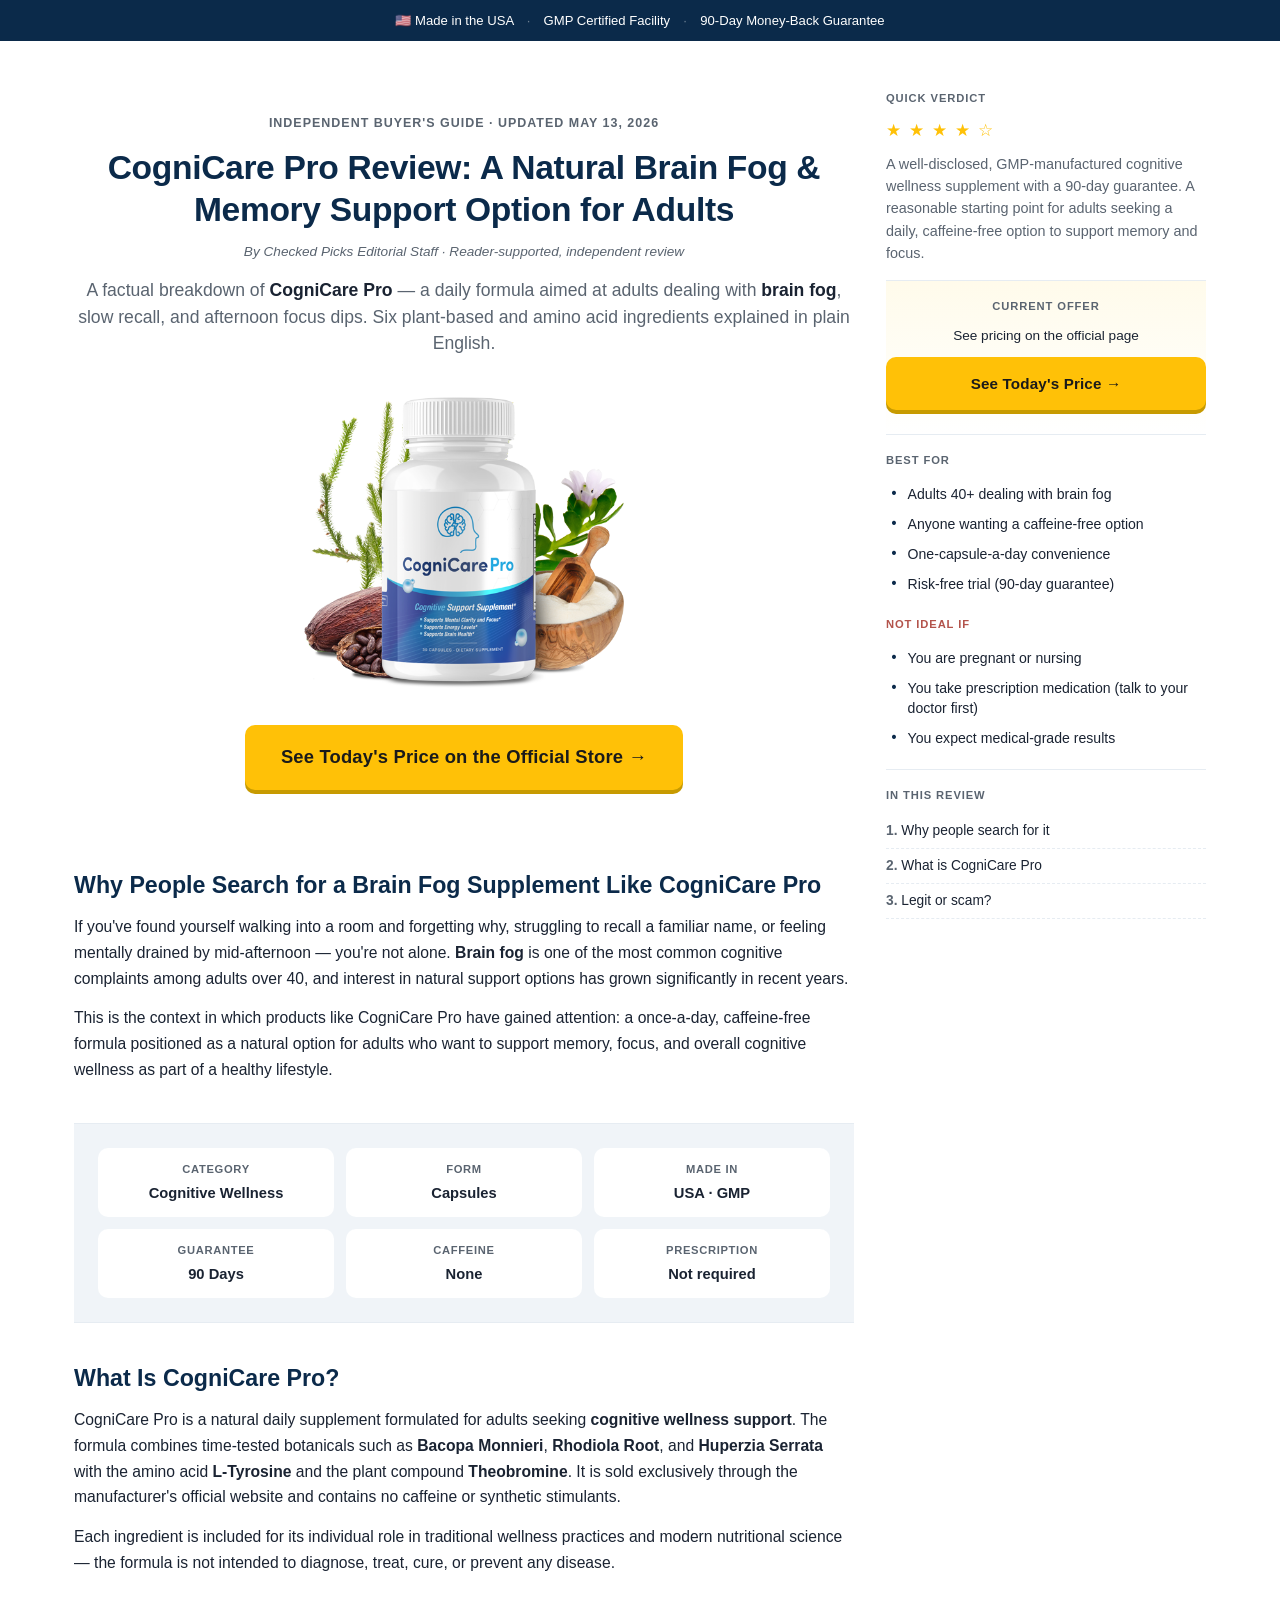
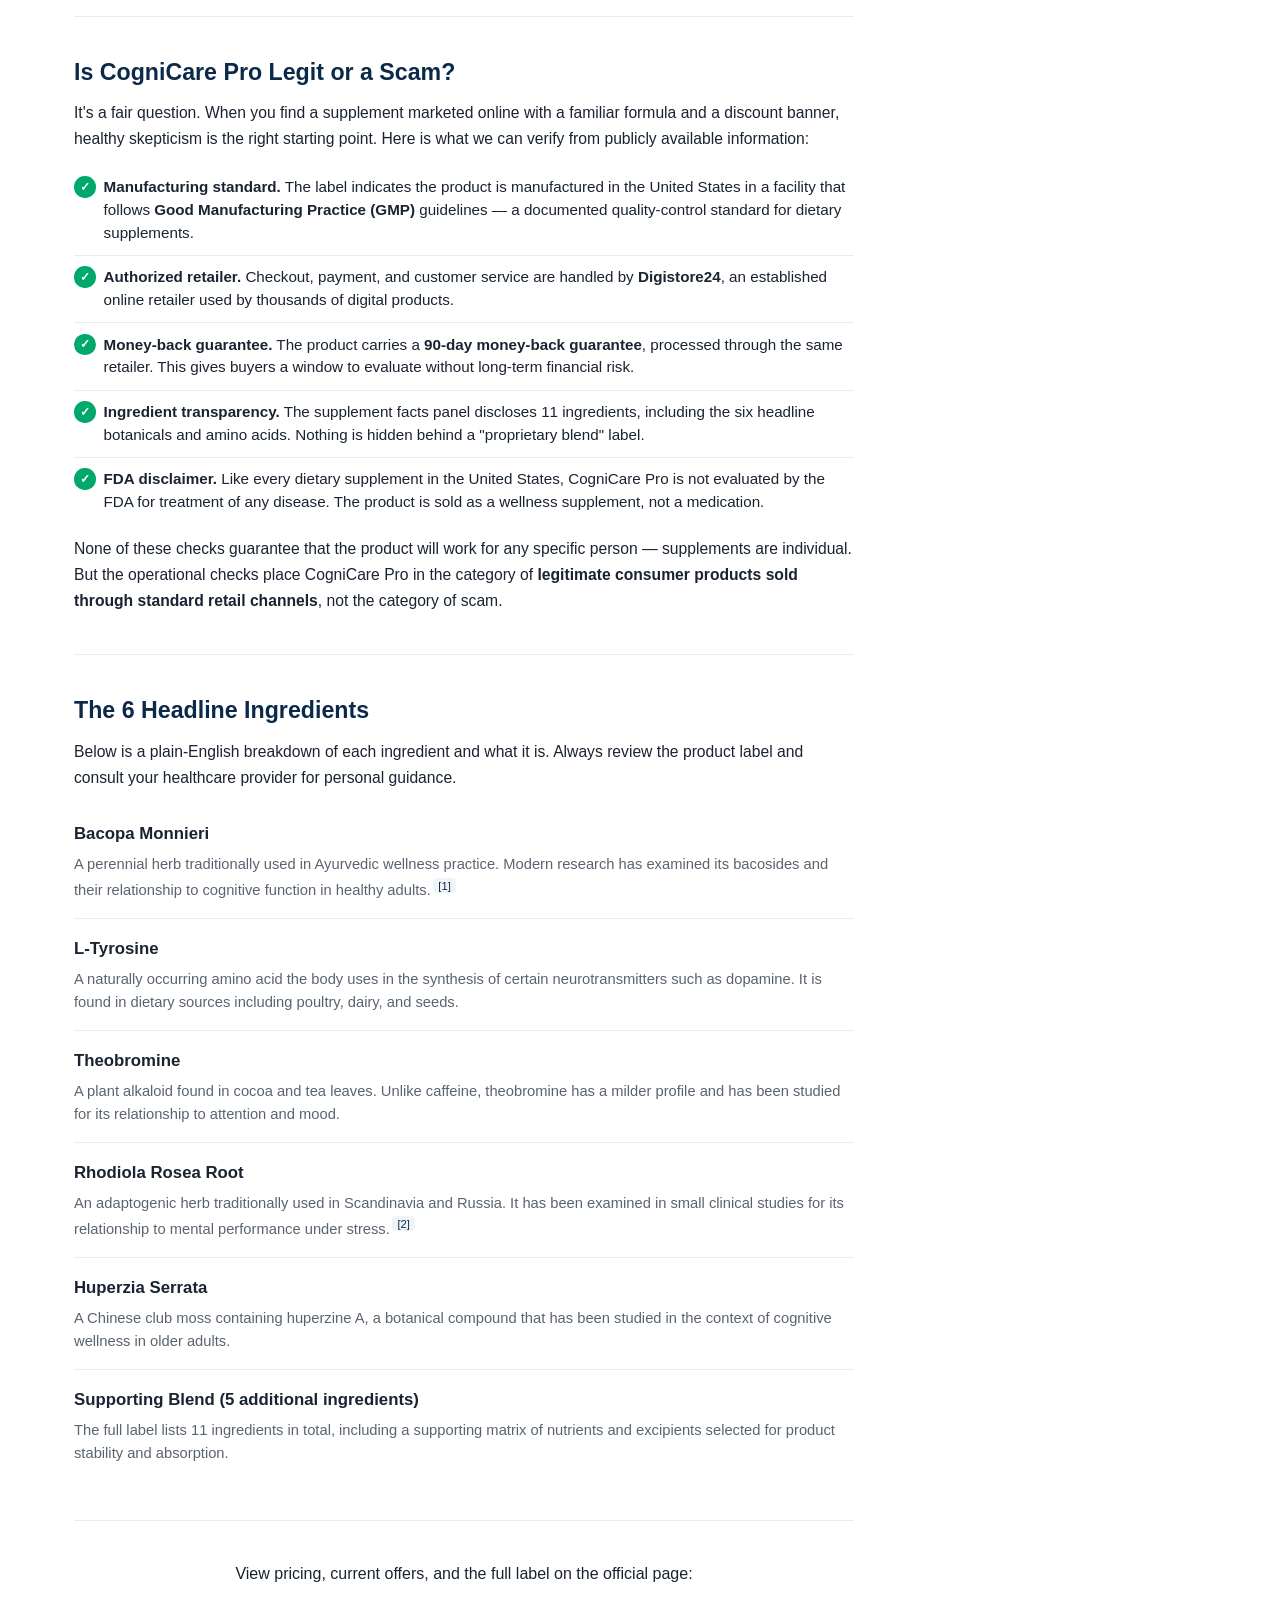
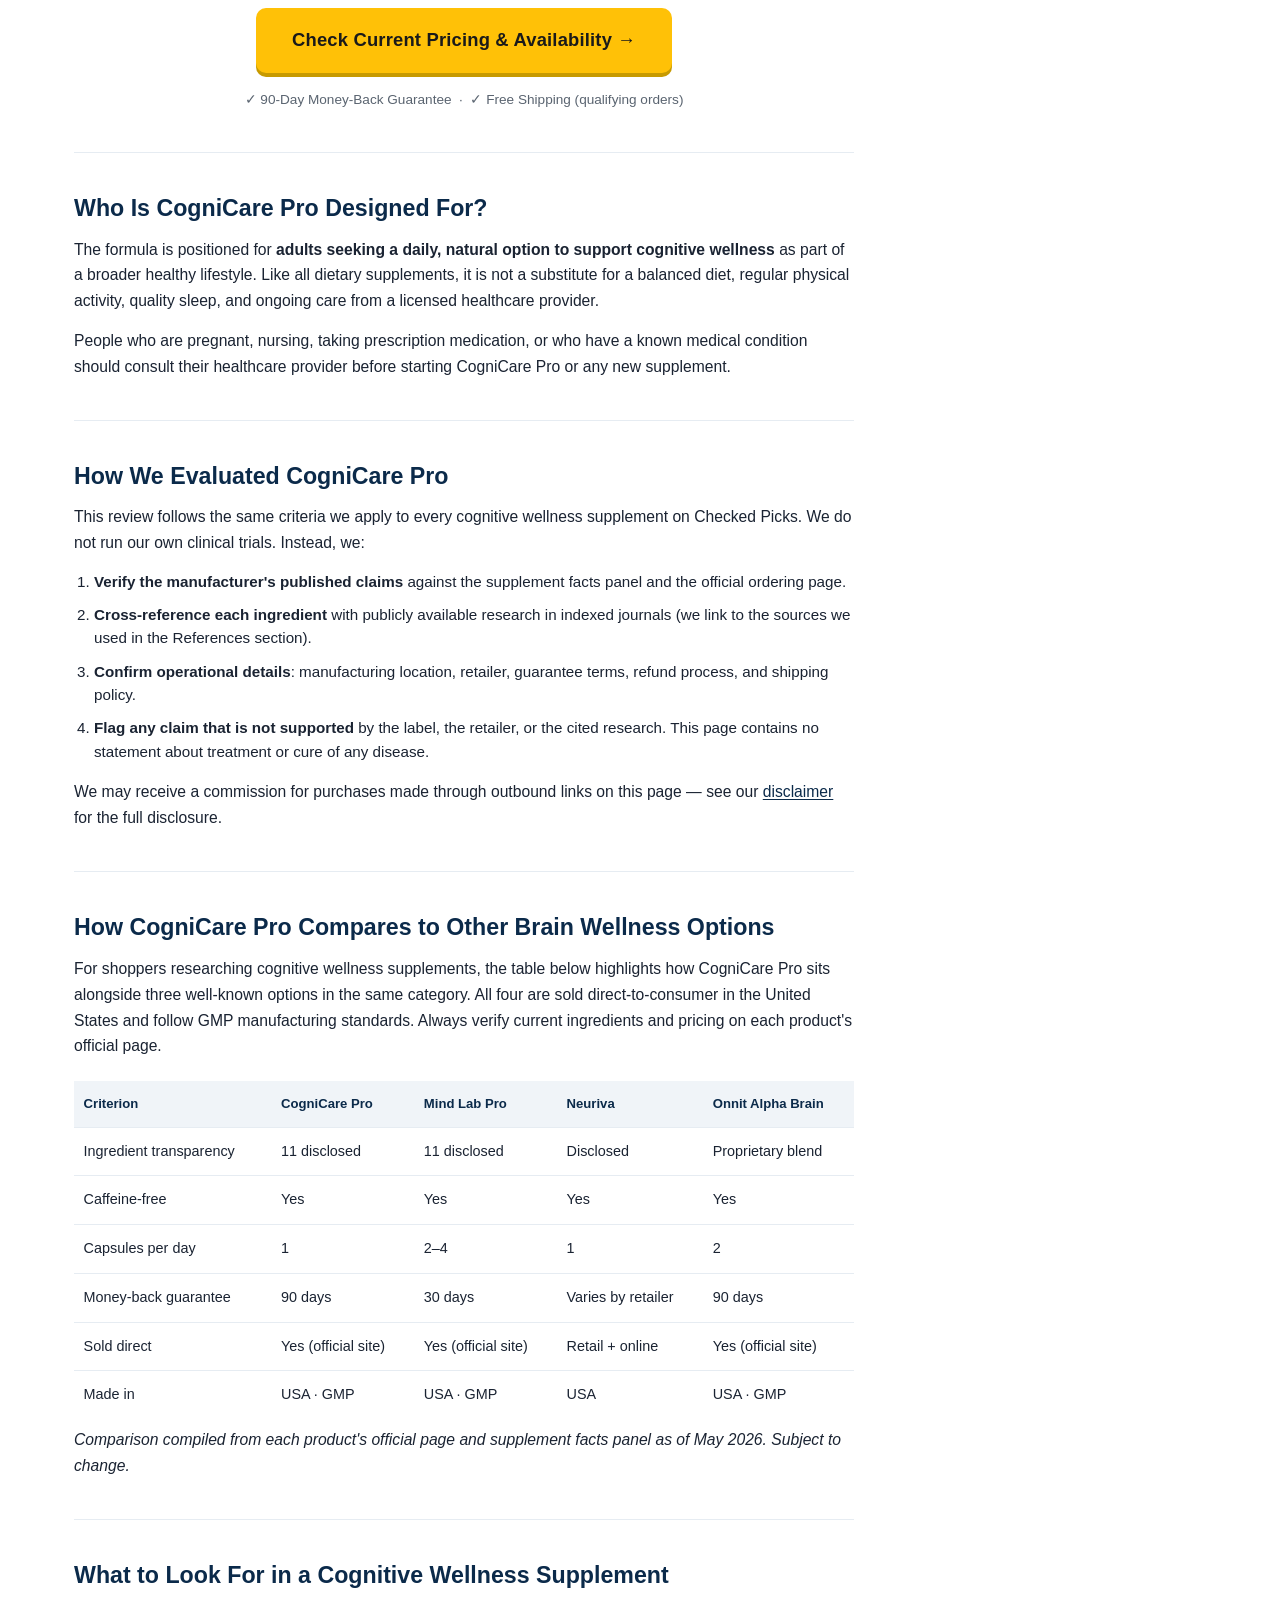
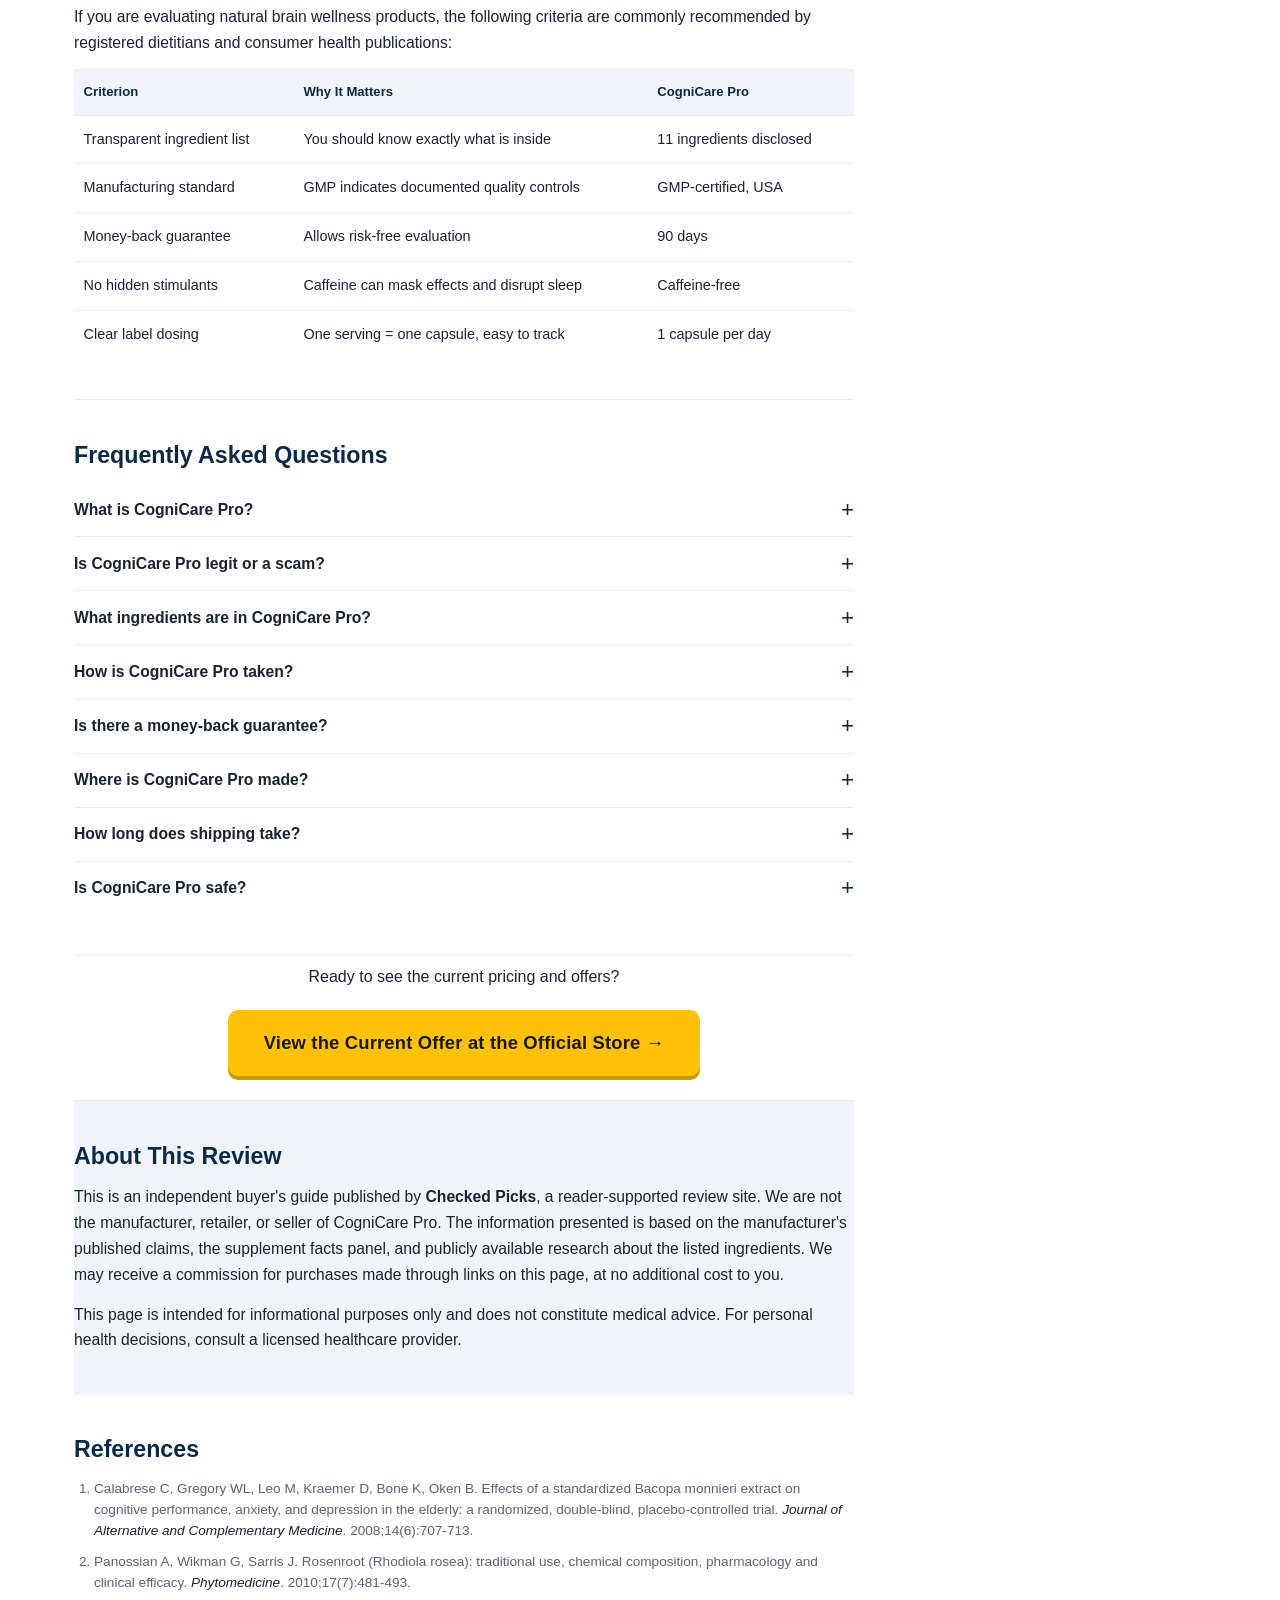
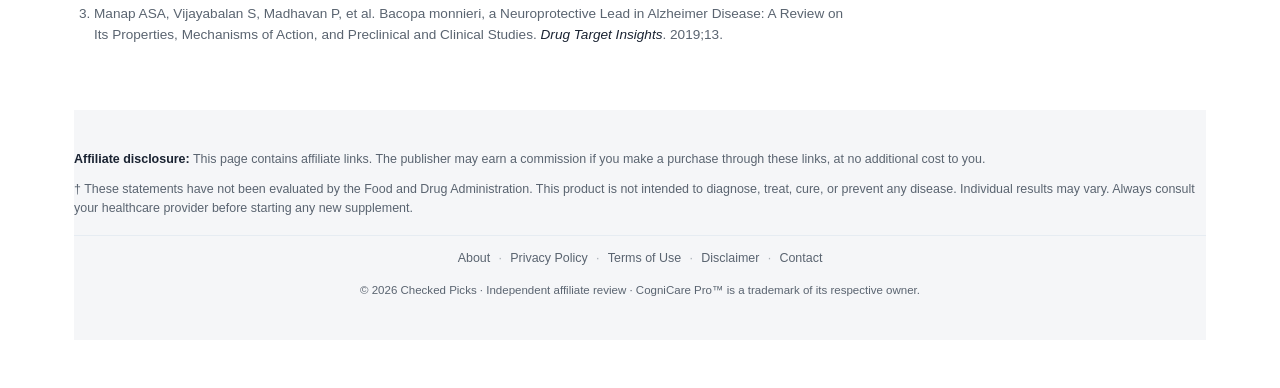
==== commit 2bbf84e7: "style: remove fine-print under CTA buttons (hero and sidebar) Affiliate disclosure remains in the .d" ====
--- a/index.html
+++ b/index.html
@@ -207,7 +207,6 @@
         <p class="subhead" itemprop="description">A factual breakdown of <strong>CogniCare Pro</strong> — a daily formula aimed at adults dealing with <strong>brain fog</strong>, slow recall, and afternoon focus dips. Six plant-based and amino acid ingredients explained in plain English.</p>
         <img src="img/hero.png" alt="CogniCare Pro natural brain fog and memory support supplement bottle with botanical ingredients" class="product-img" width="320" height="320" itemprop="image">
         <a href="#" class="cta-btn" data-cta="hero">See Today's Price on the Official Store →</a>
-        <p class="cta-note">Goes to the official CogniCare Pro page · Affiliate link</p>
       </header>
 
       <section class="content-section" id="why-search">
@@ -424,7 +423,6 @@
         <p class="sidebar-eyebrow">Current Offer</p>
         <p class="sidebar-price-note">See pricing on the official page</p>
         <a href="#" class="cta-btn" data-cta="sidebar">See Today's Price →</a>
-        <p class="sidebar-fine">90-day money-back guarantee · Affiliate link</p>
       </div>
 
       <div class="sidebar-card sidebar-bestfor">
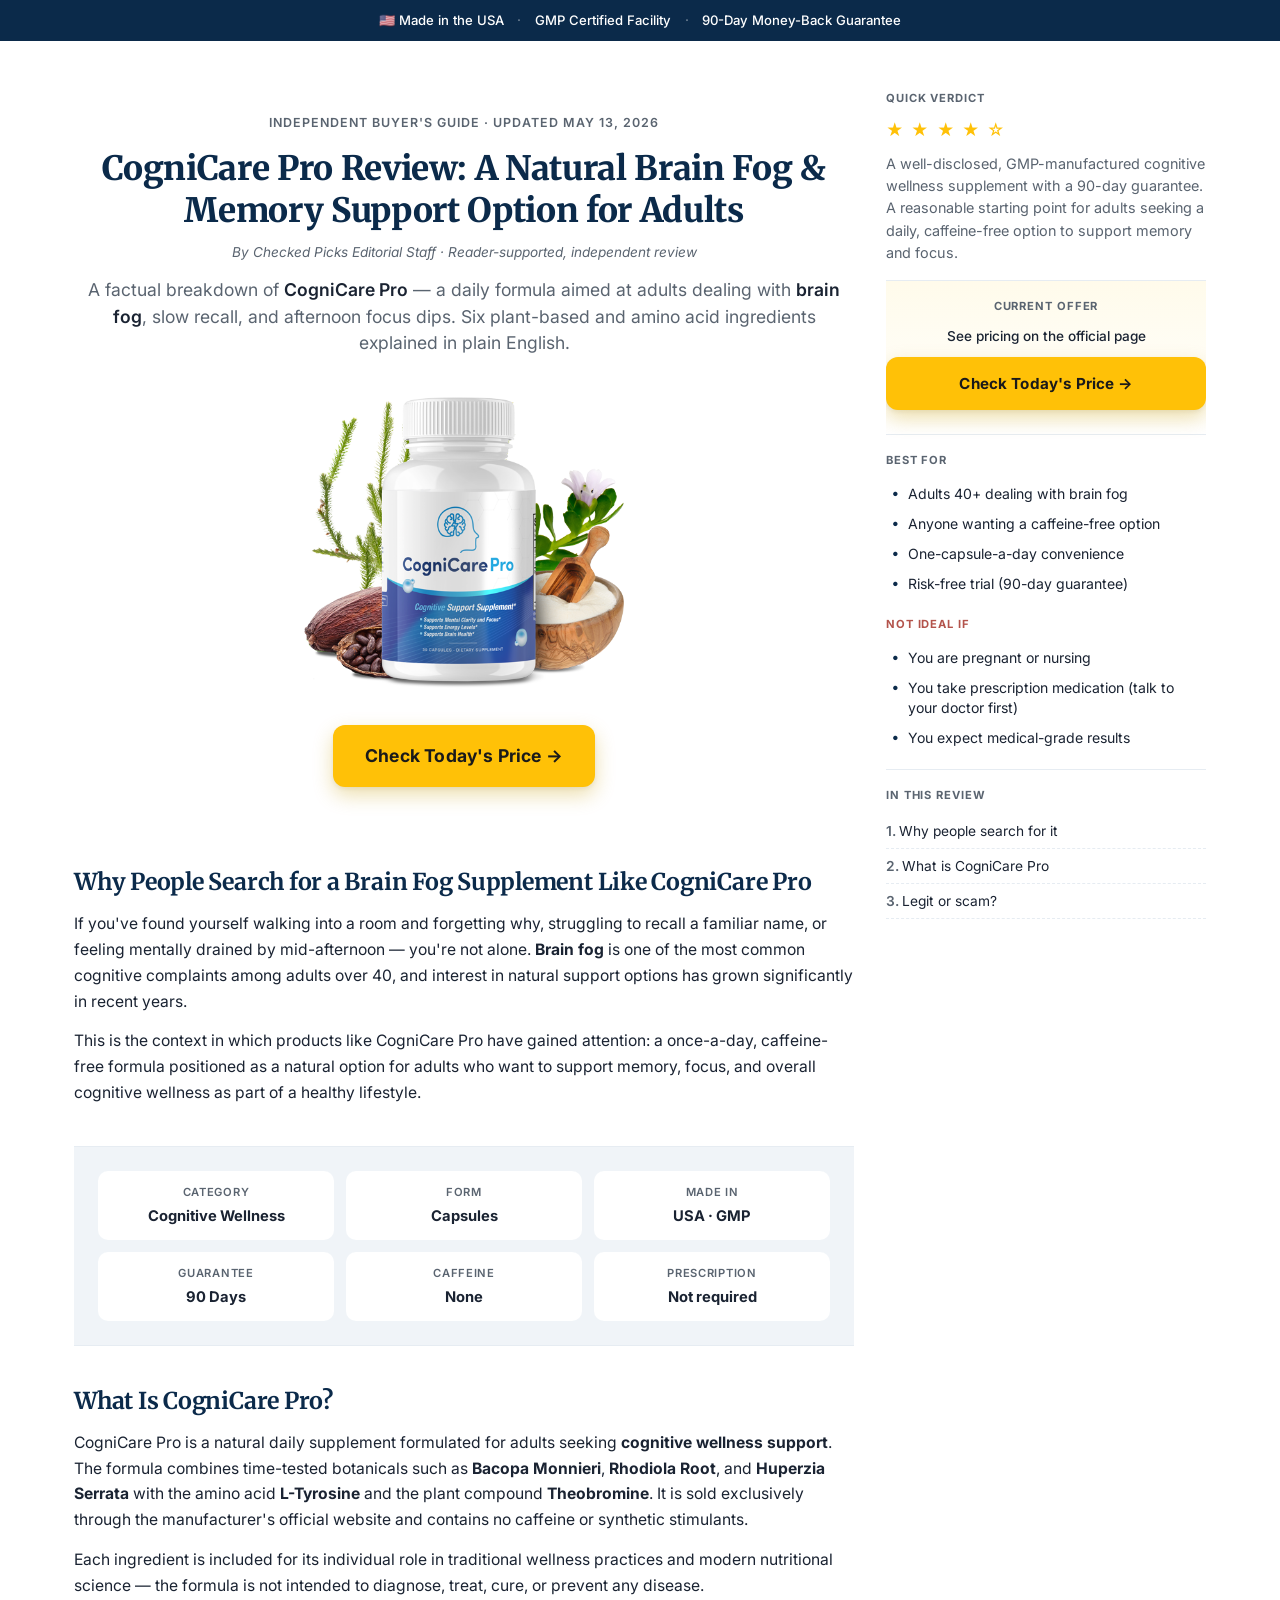
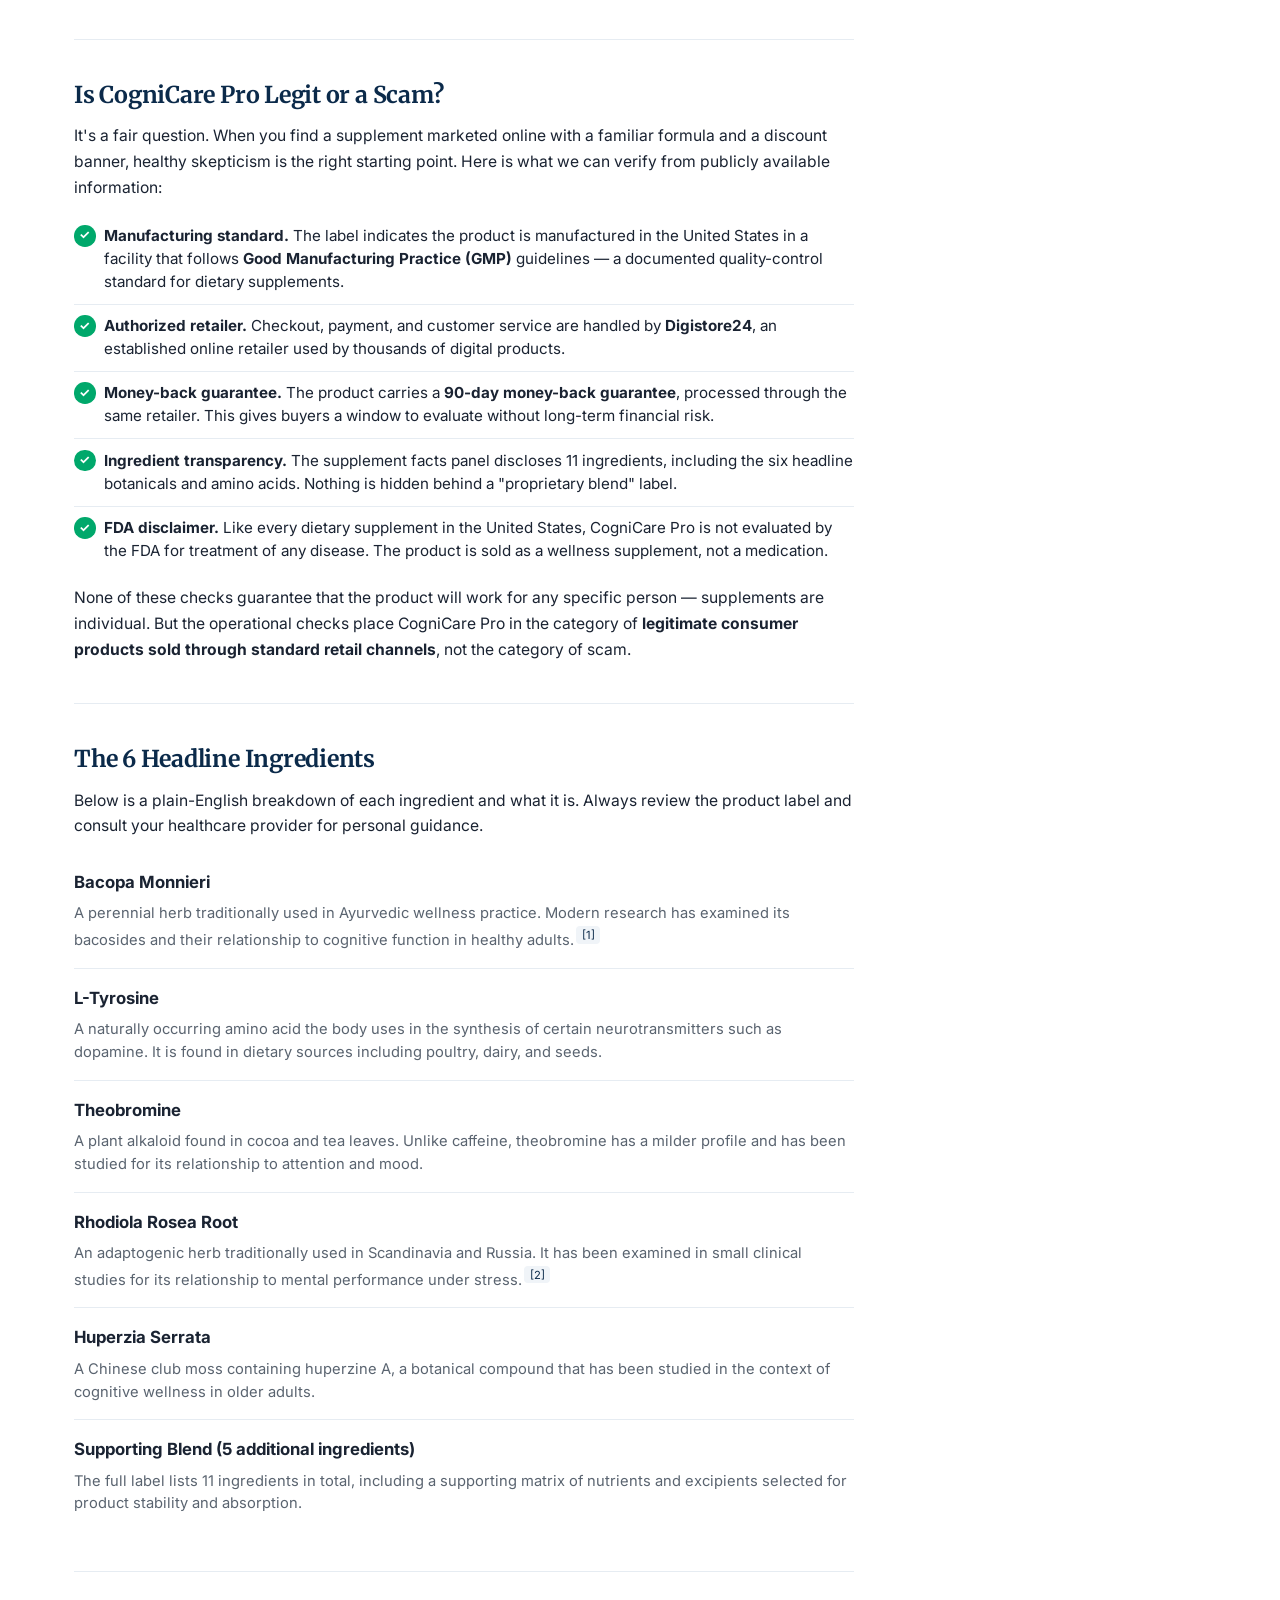
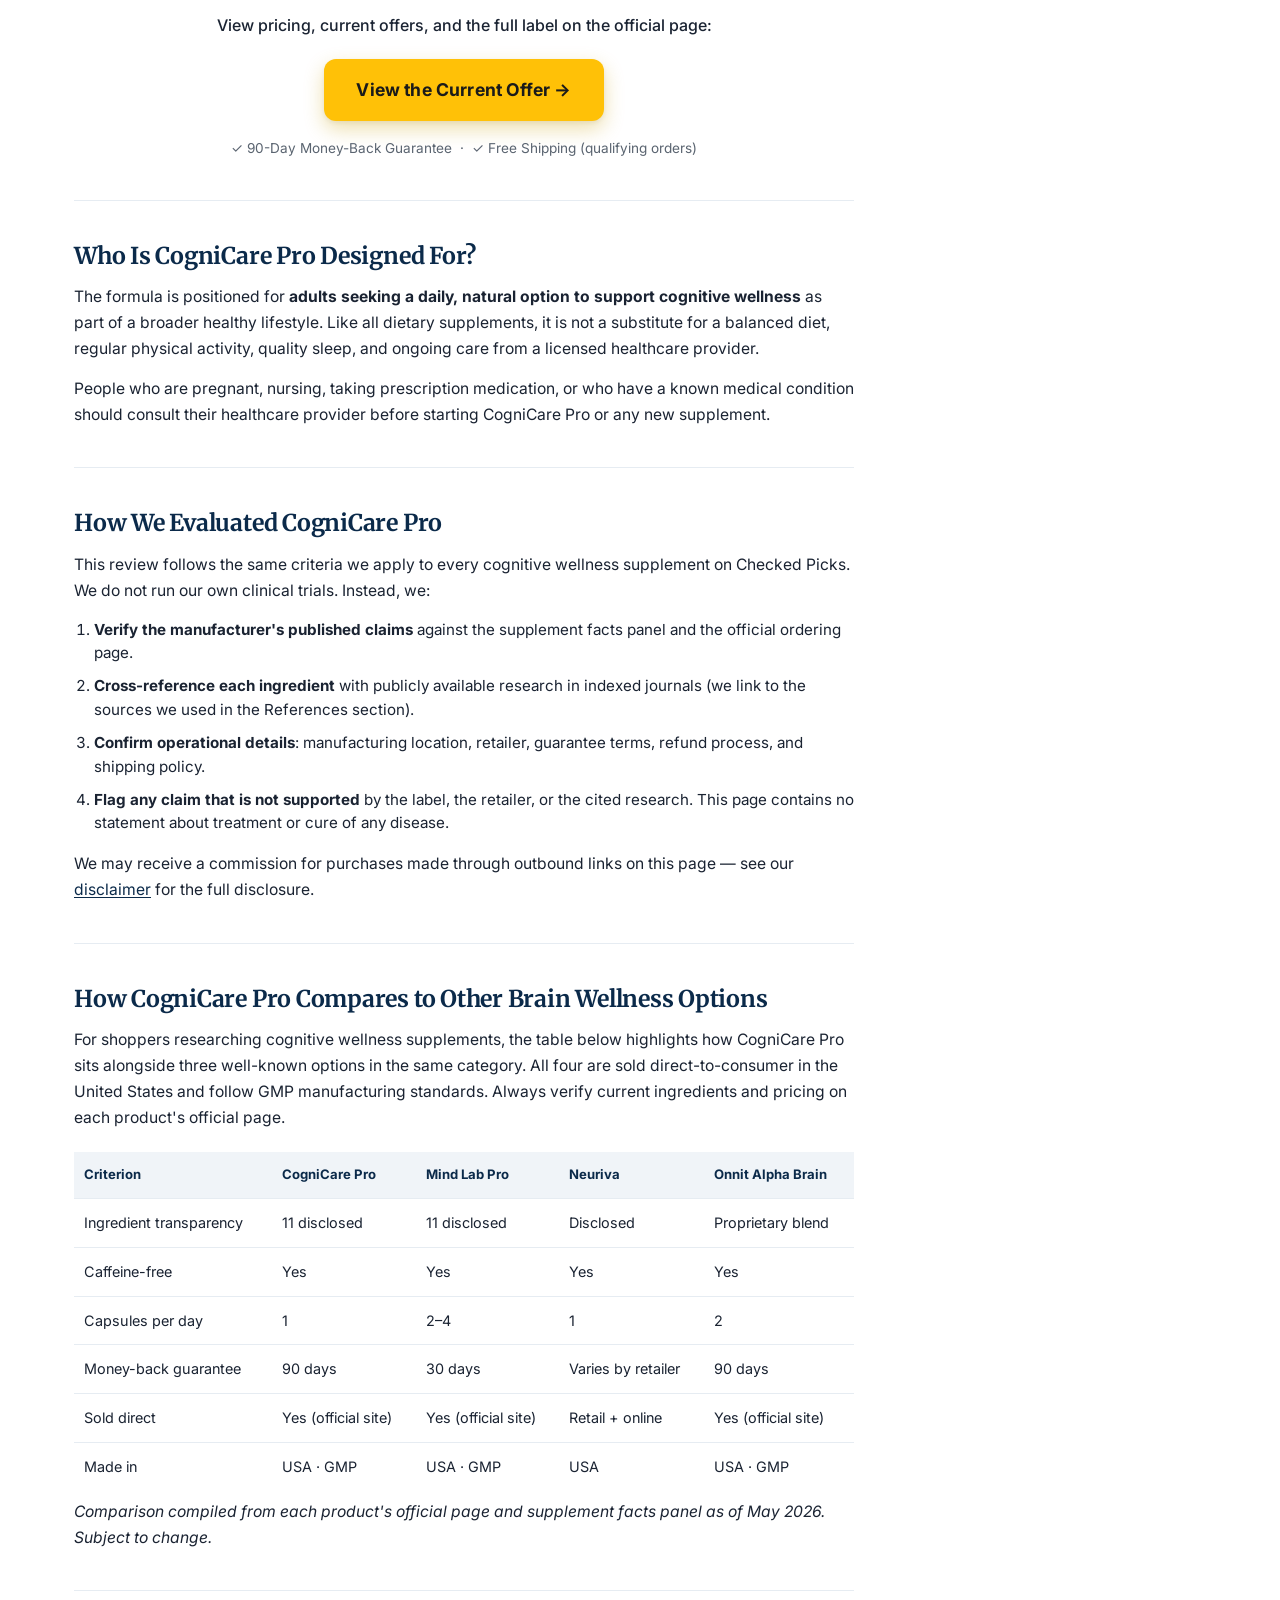
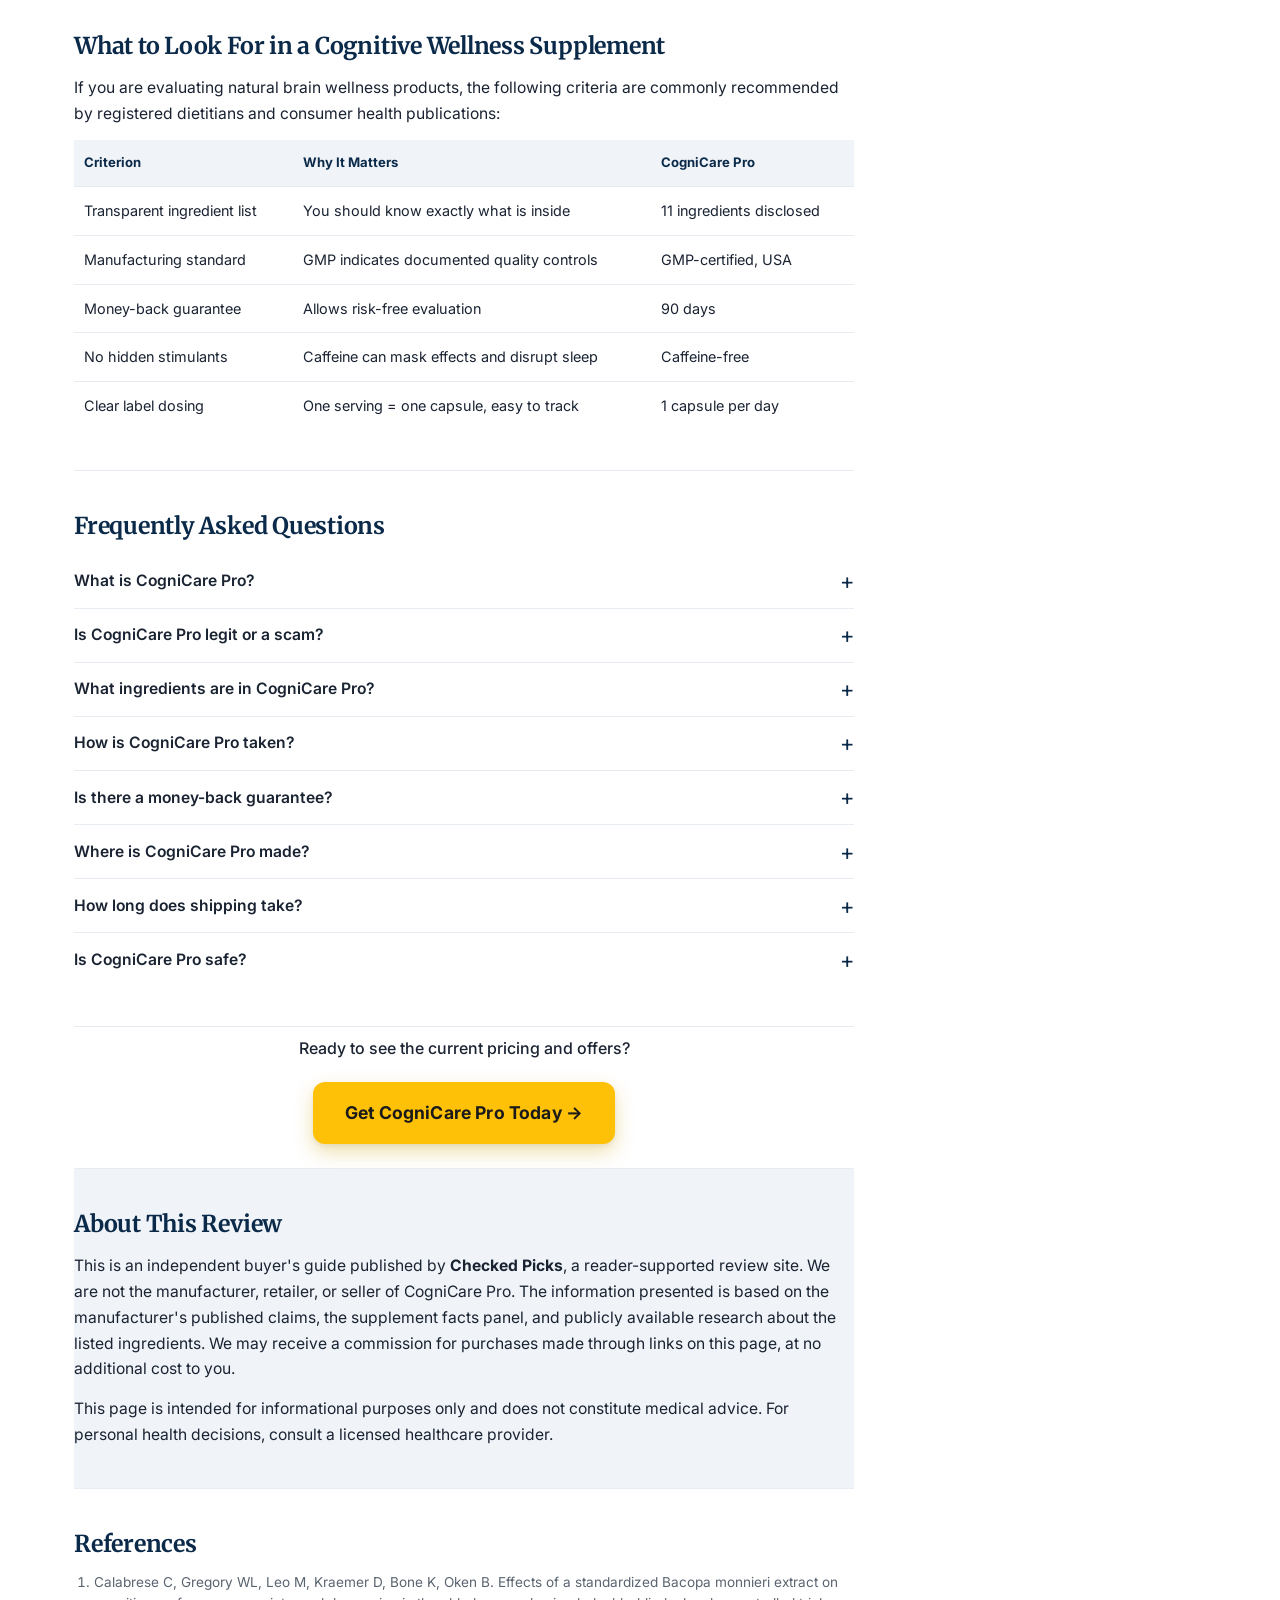
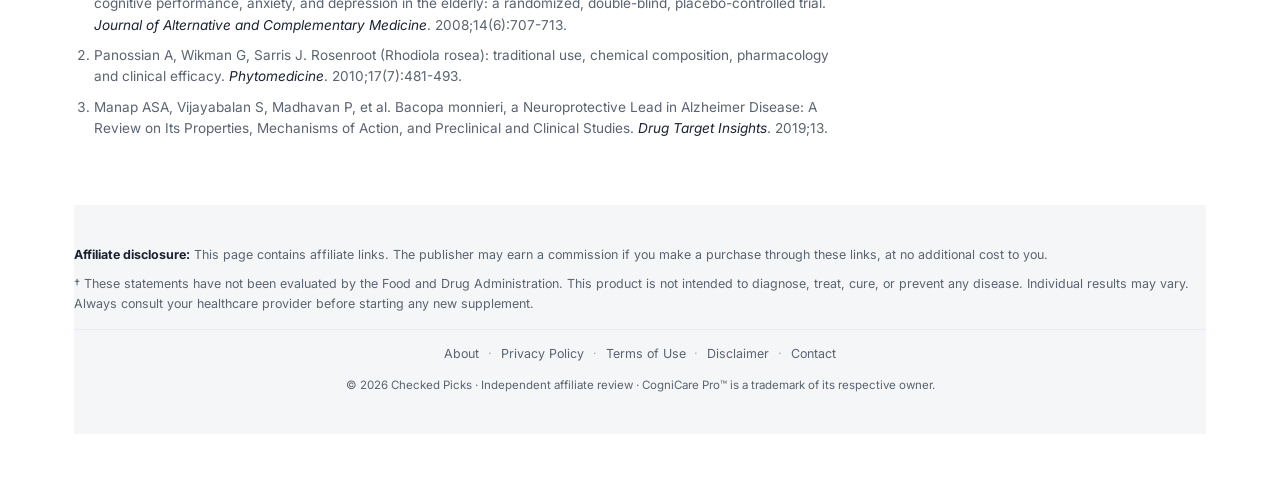
==== commit 0af73ee2: "style: premium typography (Inter + Merriweather), refined CTA buttons, cleaner copy - Google Fonts: " ====
--- a/index.html
+++ b/index.html
@@ -29,6 +29,12 @@
 
 <!-- Performance -->
 <link rel="preload" href="img/hero.png" as="image" fetchpriority="high">
+
+<!-- Google Fonts -->
+<link rel="preconnect" href="https://fonts.googleapis.com">
+<link rel="preconnect" href="https://fonts.gstatic.com" crossorigin>
+<link href="https://fonts.googleapis.com/css2?family=Inter:wght@400;500;600;700;800&family=Merriweather:wght@700;900&display=swap" rel="stylesheet">
+
 <link rel="stylesheet" href="style.css">
 
 <!-- ====== GOOGLE ANALYTICS 4 + GOOGLE ADS ====== -->
@@ -206,7 +212,7 @@
         <p class="byline">By <span itemprop="author">Checked Picks Editorial Staff</span> · Reader-supported, independent review</p>
         <p class="subhead" itemprop="description">A factual breakdown of <strong>CogniCare Pro</strong> — a daily formula aimed at adults dealing with <strong>brain fog</strong>, slow recall, and afternoon focus dips. Six plant-based and amino acid ingredients explained in plain English.</p>
         <img src="img/hero.png" alt="CogniCare Pro natural brain fog and memory support supplement bottle with botanical ingredients" class="product-img" width="320" height="320" itemprop="image">
-        <a href="#" class="cta-btn" data-cta="hero">See Today's Price on the Official Store →</a>
+        <a href="#" class="cta-btn" data-cta="hero">Check Today's Price →</a>
       </header>
 
       <section class="content-section" id="why-search">
@@ -279,7 +285,7 @@
 
       <section class="cta-section">
         <p class="cta-lead">View pricing, current offers, and the full label on the official page:</p>
-        <a href="#" class="cta-btn" data-cta="middle">Check Current Pricing & Availability →</a>
+        <a href="#" class="cta-btn" data-cta="middle">View the Current Offer →</a>
         <p class="guarantee">✓ 90-Day Money-Back Guarantee &nbsp;·&nbsp; ✓ Free Shipping (qualifying orders)</p>
       </section>
 
@@ -391,7 +397,7 @@
 
       <section class="cta-section secondary">
         <p class="cta-lead">Ready to see the current pricing and offers?</p>
-        <a href="#" class="cta-btn" data-cta="bottom">View the Current Offer at the Official Store →</a>
+        <a href="#" class="cta-btn" data-cta="bottom">Get CogniCare Pro Today →</a>
       </section>
 
       <section class="content-section about" id="about">
@@ -422,7 +428,7 @@
       <div class="sidebar-card sidebar-cta">
         <p class="sidebar-eyebrow">Current Offer</p>
         <p class="sidebar-price-note">See pricing on the official page</p>
-        <a href="#" class="cta-btn" data-cta="sidebar">See Today's Price →</a>
+        <a href="#" class="cta-btn" data-cta="sidebar">Check Today's Price →</a>
       </div>
 
       <div class="sidebar-card sidebar-bestfor">
--- a/style.css
+++ b/style.css
@@ -18,12 +18,25 @@
 html { font-size: 16px; -webkit-text-size-adjust: 100%; scroll-behavior: smooth; }
 
 body {
-  font-family: -apple-system, BlinkMacSystemFont, "Segoe UI", Roboto, "Helvetica Neue", Arial, sans-serif;
+  font-family: 'Inter', -apple-system, BlinkMacSystemFont, "Segoe UI", Roboto, "Helvetica Neue", Arial, sans-serif;
   background: var(--surface);
   color: var(--text);
   line-height: 1.65;
   -webkit-font-smoothing: antialiased;
   -moz-osx-font-smoothing: grayscale;
+}
+
+/* === EDITORIAL HEADINGS (Merriweather serif) === */
+.hero h1,
+.content-section h2,
+.about h2 {
+  font-family: 'Merriweather', Georgia, "Times New Roman", serif;
+  letter-spacing: -0.01em;
+}
+
+.content-section h3,
+.sidebar-eyebrow {
+  font-family: 'Inter', sans-serif;
 }
 
 .visually-hidden {
@@ -385,18 +398,26 @@
   display: inline-block;
   background: var(--accent);
   color: #1a1a1a;
-  font-weight: 700;
-  font-size: clamp(1rem, 2.8vw, 1.15rem);
-  padding: 1.1rem 2.25rem;
-  border-radius: 10px;
+  font-family: 'Inter', sans-serif;
+  font-weight: 700;
+  font-size: clamp(1rem, 2.8vw, 1.1rem);
+  padding: 1.05rem 2rem;
+  border-radius: 12px;
   text-decoration: none;
-  box-shadow: 0 4px 0 var(--accent-shadow);
-  transition: transform 0.12s ease, box-shadow 0.12s ease, background 0.12s ease;
+  box-shadow: 0 8px 20px rgba(199, 154, 0, 0.32), 0 2px 4px rgba(0,0,0,0.06);
+  transition: transform 0.2s ease, box-shadow 0.2s ease, background 0.2s ease;
   letter-spacing: 0.01em;
   min-width: 240px;
 }
-.cta-btn:hover { background: var(--accent-hover); transform: translateY(2px); box-shadow: 0 2px 0 var(--accent-shadow); }
-.cta-btn:active { transform: translateY(4px); box-shadow: 0 0 0 var(--accent-shadow); }
+.cta-btn:hover {
+  background: var(--accent-hover);
+  transform: translateY(-2px);
+  box-shadow: 0 14px 28px rgba(199, 154, 0, 0.42), 0 4px 8px rgba(0,0,0,0.08);
+}
+.cta-btn:active {
+  transform: translateY(0);
+  box-shadow: 0 4px 12px rgba(199, 154, 0, 0.32);
+}
 .guarantee { margin-top: 1rem; font-size: 0.85rem; color: var(--text-muted); }
 
 /* About / References */
